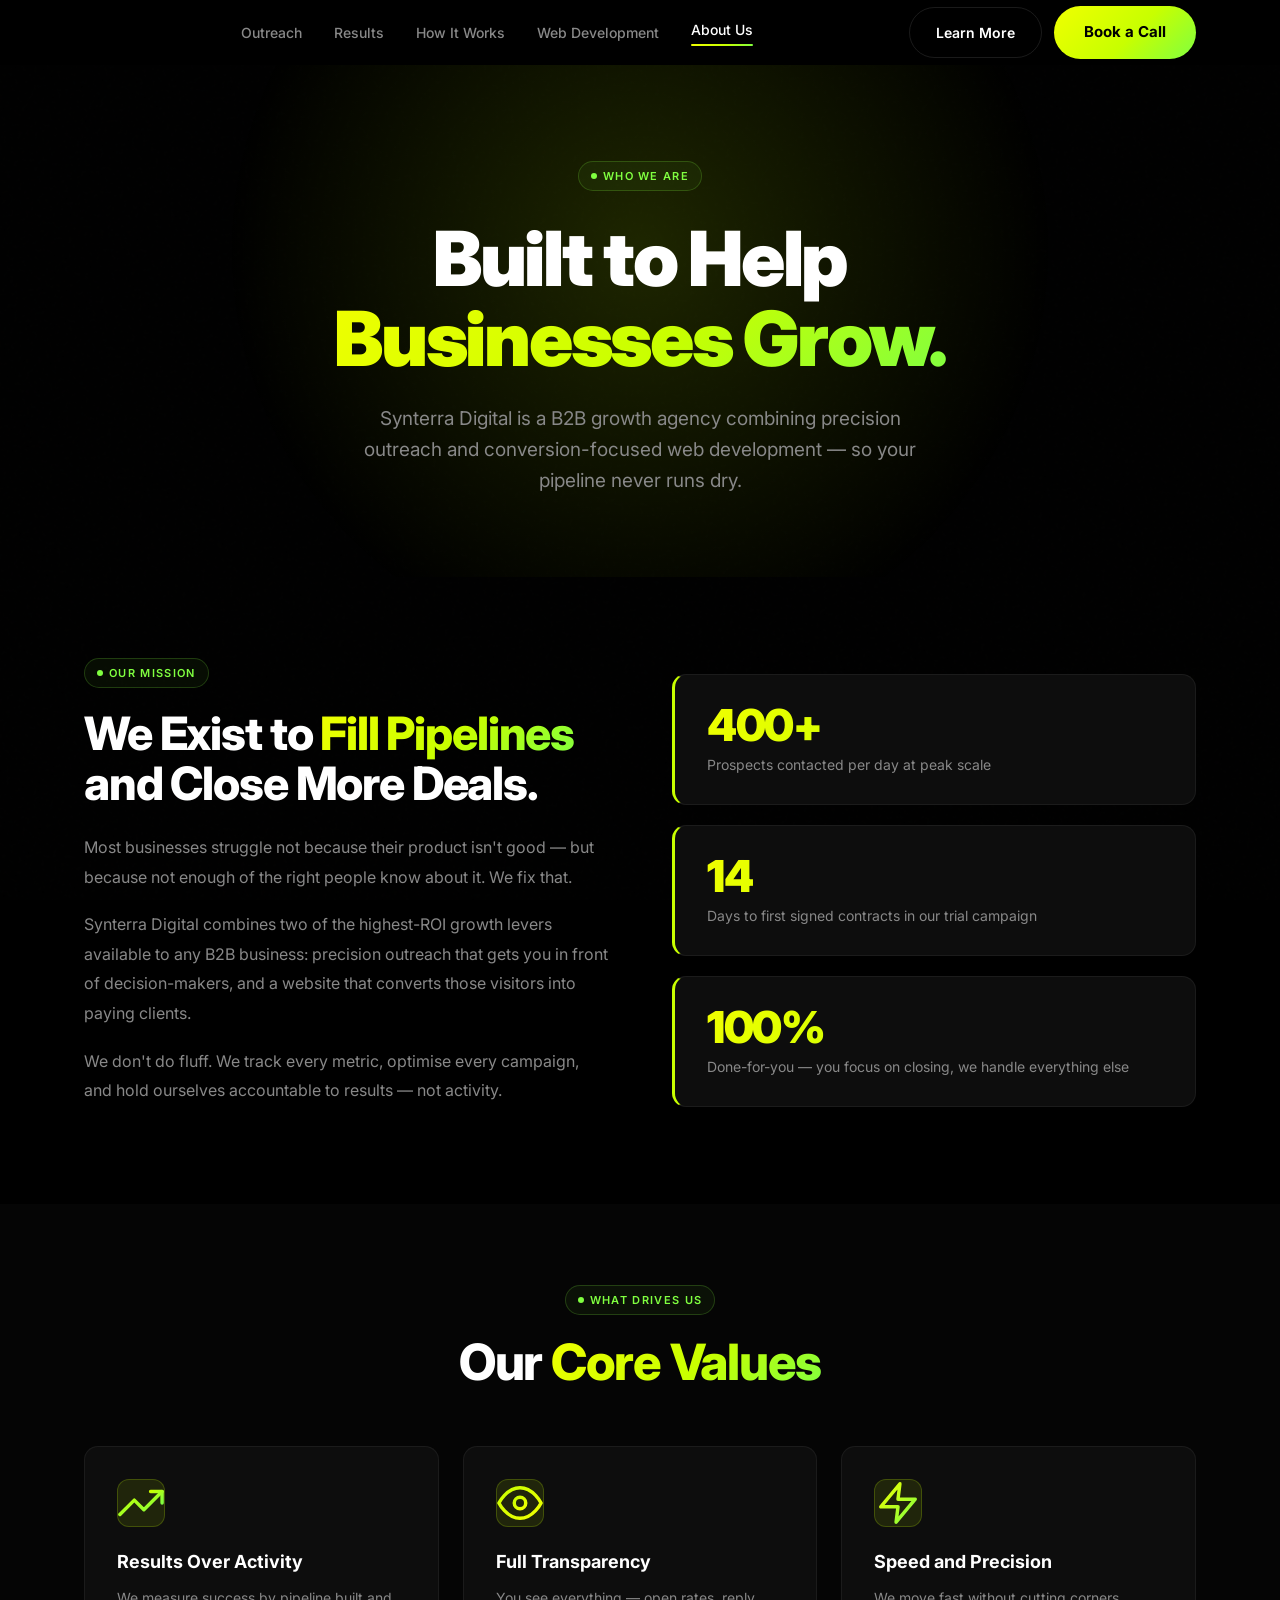
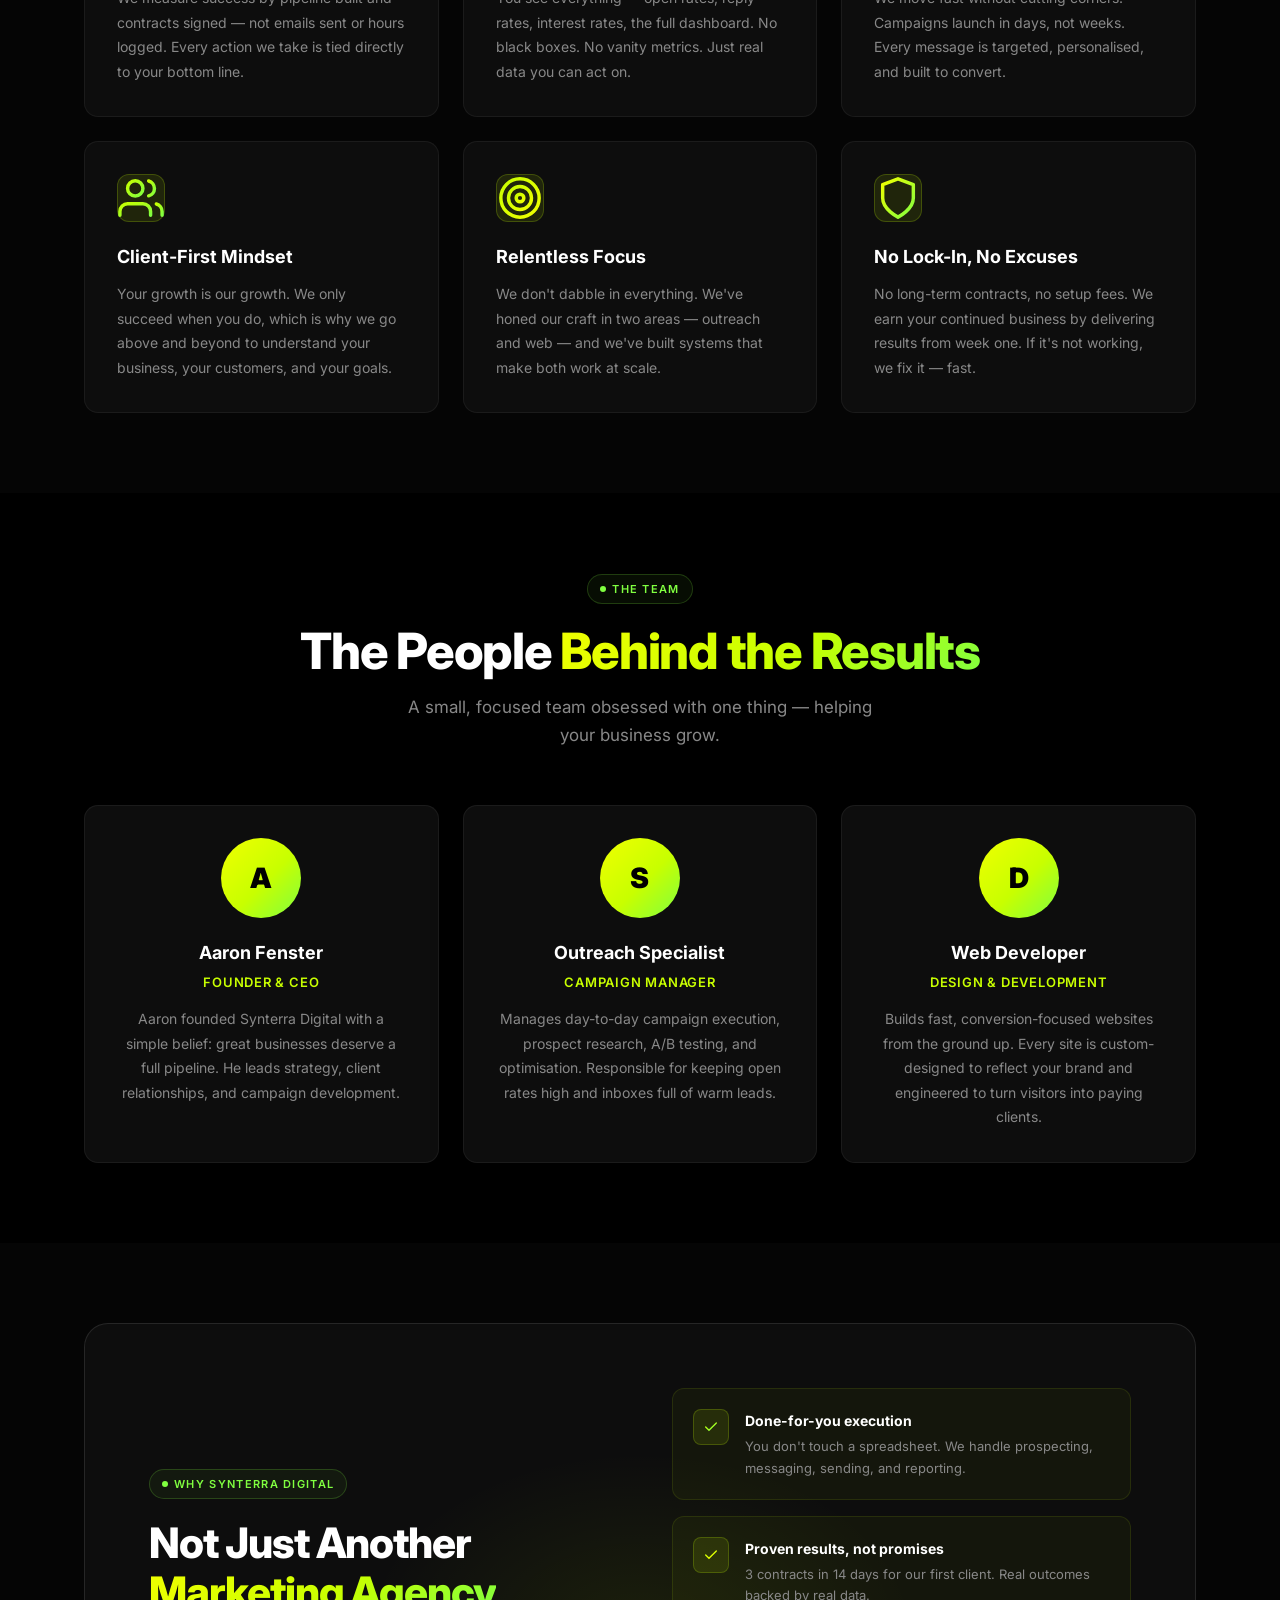
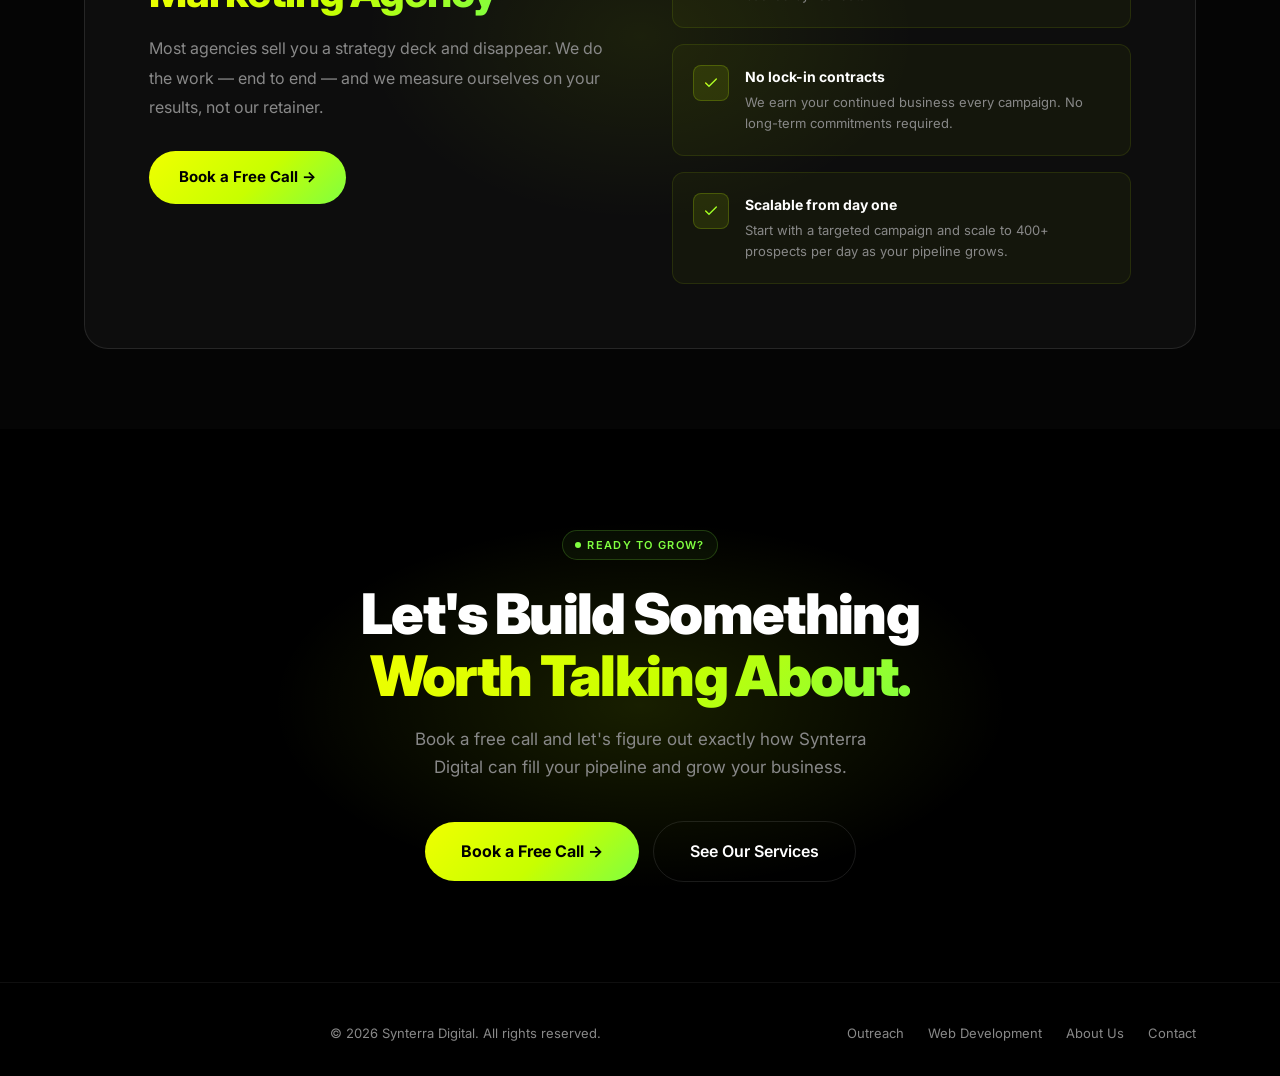
==== about.html @ 7e8dd5d7 "Add files via upload" ====
<!DOCTYPE html>
<html lang="en">
<head>
  <meta charset="UTF-8" />
  <meta name="viewport" content="width=device-width, initial-scale=1.0" />
  <title>About Us — Synterra Digital</title>
  <meta name="description" content="Learn about Synterra Digital — who we are, what we do, and why we're obsessed with helping businesses scale faster." />
  <link rel="icon" type="image/svg+xml" href="data:image/svg+xml,<svg xmlns='http://www.w3.org/2000/svg' viewBox='0 0 32 32'><defs><linearGradient id='g' x1='0' y1='0' x2='1' y2='1'><stop offset='0%25' stop-color='%23c8ff00'/><stop offset='55%25' stop-color='%23f0ff00'/><stop offset='100%25' stop-color='%2380ff40'/></linearGradient></defs><text x='16' y='26' text-anchor='middle' font-family='Arial,sans-serif' font-weight='900' font-size='30' fill='url(%23g)'>S</text></svg>"/>
  <link rel="preconnect" href="https://fonts.googleapis.com" />
  <link rel="preconnect" href="https://fonts.gstatic.com" crossorigin />
  <link href="https://fonts.googleapis.com/css2?family=Inter:ital,opsz,wght@0,14..32,300;0,14..32,400;0,14..32,500;0,14..32,600;0,14..32,700;0,14..32,800;0,14..32,900;1,14..32,400&display=swap" rel="stylesheet" />
  <style>
    *, *::before, *::after { box-sizing: border-box; margin: 0; padding: 0; }

    :root {
      --bg:       #000000;
      --bg2:      #050505;
      --surface:  #0d0d0d;
      --surface2: #111111;
      --border:   rgba(255,255,255,0.06);
      --border2:  rgba(255,255,255,0.1);
      --a1:       #c8ff00;
      --a2:       #80ff40;
      --a3:       #f0ff00;
      --grad:     linear-gradient(135deg, #f0ff00 0%, #c8ff00 55%, #80ff40 100%);
      --text:     #ffffff;
      --muted:    #888888;
      --r:        14px;
      --ease:     cubic-bezier(0.16, 1, 0.3, 1);
      --max:      1160px;
    }

    html { scroll-behavior: smooth; background: var(--bg); }
    body {
      font-family: 'Inter', sans-serif;
      background: var(--bg);
      color: var(--text);
      overflow-x: hidden;
      line-height: 1.65;
    }

    ::selection { background: var(--a1); color: #000; }
    ::-webkit-scrollbar { width: 5px; }
    ::-webkit-scrollbar-track { background: var(--bg); }
    ::-webkit-scrollbar-thumb { background: var(--a1); border-radius: 3px; }

    .container { max-width: var(--max); margin: 0 auto; padding: 0 24px; }

    .grad-text {
      background: var(--grad);
      -webkit-background-clip: text;
      -webkit-text-fill-color: transparent;
      background-clip: text;
    }

    .tag {
      display: inline-flex; align-items: center; gap: 6px;
      font-size: 11px; font-weight: 600; letter-spacing: .12em; text-transform: uppercase;
      color: var(--a2); border: 1px solid rgba(128,255,64,0.2);
      padding: 5px 12px; border-radius: 100px;
      background: rgba(128,255,64,0.05);
    }
    .tag::before { content: ''; width: 6px; height: 6px; border-radius: 50%; background: var(--a2); flex-shrink: 0; animation: pulse 2s ease infinite; }
    @keyframes pulse { 0%,100%{opacity:1;transform:scale(1)} 50%{opacity:.4;transform:scale(1.4)} }

    .btn-primary {
      display: inline-flex; align-items: center; gap: 8px;
      background: var(--grad);
      color: #000; font-weight: 700; font-size: 15px;
      padding: 14px 30px; border-radius: 100px; border: none; cursor: pointer;
      text-decoration: none; transition: transform .25s var(--ease), box-shadow .25s var(--ease);
    }
    .btn-primary:hover { transform: translateY(-2px); box-shadow: 0 10px 40px rgba(200,255,0,.45); }

    .btn-ghost {
      display: inline-flex; align-items: center; gap: 8px;
      background: transparent; color: var(--text); font-weight: 600; font-size: 14px;
      padding: 13px 26px; border-radius: 100px;
      border: 1px solid var(--border2); cursor: pointer;
      text-decoration: none; transition: all .2s;
    }
    .btn-ghost:hover { background: rgba(255,255,255,.05); border-color: rgba(255,255,255,.2); }

    /* ── Nav ── */
    nav {
      position: fixed; top: 0; left: 0; right: 0; z-index: 999;
      padding: 6px 0;
      background: var(--bg);
      transition: background .3s, backdrop-filter .3s;
    }
    nav.scrolled {
      background: rgba(0,0,0,.8);
      backdrop-filter: blur(20px);
    }
    .nav-inner {
      max-width: var(--max); margin: 0 auto; padding: 0 24px;
      display: flex; align-items: center; justify-content: space-between;
    }
    .nav-logo img { width: 240px; height: auto; display: block; }
    .nav-links { display: flex; align-items: center; gap: 32px; }
    .nav-links a { color: var(--muted); font-size: 14px; font-weight: 500; text-decoration: none; transition: color .2s; }
    .nav-links a:hover, .nav-links a.active { color: var(--text); }
    .nav-links a.active::after {
      content: ''; display: block; margin-top: 3px;
      height: 2px; border-radius: 2px; background: var(--grad);
    }
    .nav-cta { display: flex; align-items: center; gap: 12px; }
    .hamburger { display: none; flex-direction: column; gap: 5px; cursor: pointer; padding: 4px; }
    .hamburger span { display: block; width: 22px; height: 2px; background: var(--text); border-radius: 2px; transition: all .25s; }
    .mobile-menu {
      display: none; position: fixed; top: 0; left: 0; right: 0; bottom: 0; z-index: 998;
      background: var(--bg2); flex-direction: column; align-items: center; justify-content: center; gap: 32px;
    }
    .mobile-menu.open { display: flex; }
    .mobile-menu a { color: var(--text); font-size: 22px; font-weight: 600; text-decoration: none; }
    .mobile-menu-close { position: absolute; top: 24px; right: 24px; background: none; border: none; color: var(--text); font-size: 28px; cursor: pointer; }

    @media (max-width: 768px) {
      .nav-links, .nav-cta { display: none; }
      .nav-logo { display: none; }
      .hamburger { display: flex; order: -1; }
      .nav-inner { justify-content: flex-start; }
    }

    /* ── Noise overlay ── */
    body::before {
      content: ''; position: fixed; inset: 0; z-index: 0; pointer-events: none;
      background-image: url("data:image/svg+xml,%3Csvg viewBox='0 0 256 256' xmlns='http://www.w3.org/2000/svg'%3E%3Cfilter id='n'%3E%3CfeTurbulence type='fractalNoise' baseFrequency='0.9' numOctaves='4' stitchTiles='stitch'/%3E%3C/filter%3E%3Crect width='100%25' height='100%25' filter='url(%23n)' opacity='0.03'/%3E%3C/svg%3E");
      opacity: .35;
    }

    /* ── Fade up ── */
    .fade-up {
      opacity: 0; transform: translateY(28px);
      transition: opacity .7s var(--ease), transform .7s var(--ease);
    }
    .fade-up.visible { opacity: 1; transform: translateY(0); }

    /* ── Hero ── */
    .about-hero {
      min-height: 60vh;
      display: flex; align-items: center;
      padding: 160px 0 80px;
      position: relative; overflow: hidden;
    }
    .hero-glow {
      position: absolute; pointer-events: none;
    }
    .hero-glow-1 {
      top: -200px; left: 50%; transform: translateX(-50%);
      width: 900px; height: 900px;
      background: radial-gradient(circle, rgba(200,255,0,.15) 0%, transparent 65%);
    }
    .about-hero-content {
      position: relative; z-index: 1;
      max-width: 780px; margin: 0 auto; text-align: center;
    }
    .about-hero-content .tag { margin-bottom: 28px; }
    .about-hero-content h1 {
      font-size: clamp(40px, 7vw, 76px);
      font-weight: 900; line-height: 1.05; letter-spacing: -.03em;
      margin-bottom: 24px;
    }
    .about-hero-content p {
      font-size: clamp(16px, 2vw, 19px); color: var(--muted);
      max-width: 560px; margin: 0 auto;
    }

    /* ── Card ── */
    .card {
      background: var(--surface); border: 1px solid var(--border);
      border-radius: var(--r); padding: 32px; position: relative; overflow: hidden;
      transition: border-color .25s, transform .25s var(--ease), box-shadow .25s var(--ease);
    }
    .card:hover { border-color: var(--border2); transform: translateY(-4px); box-shadow: 0 20px 60px rgba(0,0,0,.5); }
    .card::before {
      content: ''; position: absolute; top: 0; left: 0; right: 0; height: 1px;
      background: var(--grad); opacity: 0; transition: opacity .25s;
    }
    .card:hover::before { opacity: 1; }

    /* ── Mission ── */
    #mission { padding: 80px 0; }
    .mission-grid {
      display: grid; grid-template-columns: 1fr 1fr; gap: 64px; align-items: center;
    }
    .mission-left h2 {
      font-size: clamp(28px, 4vw, 46px);
      font-weight: 800; letter-spacing: -.025em; line-height: 1.1;
      margin-bottom: 24px;
    }
    .mission-left p {
      font-size: 16px; color: var(--muted); line-height: 1.85; margin-bottom: 18px;
    }
    .mission-right { display: flex; flex-direction: column; gap: 20px; }
    .mission-stat {
      background: var(--surface); border: 1px solid var(--border);
      border-radius: var(--r); padding: 28px 32px;
      border-left: 3px solid var(--a1);
    }
    .mission-stat-num {
      font-size: 44px; font-weight: 900; letter-spacing: -.03em; line-height: 1;
      margin-bottom: 6px;
    }
    .mission-stat-label { font-size: 14px; color: var(--muted); }

    @media (max-width: 860px) { .mission-grid { grid-template-columns: 1fr; gap: 40px; } }

    /* ── Values ── */
    #values { padding: 80px 0; background: var(--bg2); }
    .values-header { text-align: center; margin-bottom: 56px; }
    .values-header .tag { margin-bottom: 20px; }
    .values-header h2 {
      font-size: clamp(28px, 4.5vw, 50px);
      font-weight: 800; line-height: 1.1; letter-spacing: -.025em;
    }
    .values-grid { display: grid; grid-template-columns: repeat(3, 1fr); gap: 24px; }
    .value-card .icon-wrap {
      width: 48px; height: 48px; border-radius: 12px;
      background: rgba(200,255,0,.1); border: 1px solid rgba(200,255,0,.2);
      display: flex; align-items: center; justify-content: center; margin-bottom: 20px;
    }
    .value-card h3 { font-size: 18px; font-weight: 700; margin-bottom: 10px; }
    .value-card p { font-size: 14px; color: var(--muted); line-height: 1.75; }

    @media (max-width: 860px) { .values-grid { grid-template-columns: 1fr 1fr; } }
    @media (max-width: 540px) { .values-grid { grid-template-columns: 1fr; } }

    /* ── Team ── */
    #team { padding: 80px 0; }
    .team-header { text-align: center; margin-bottom: 56px; }
    .team-header .tag { margin-bottom: 20px; }
    .team-header h2 {
      font-size: clamp(28px, 4.5vw, 50px);
      font-weight: 800; line-height: 1.1; letter-spacing: -.025em;
      margin-bottom: 14px;
    }
    .team-header p { font-size: 17px; color: var(--muted); max-width: 500px; margin: 0 auto; }
    .team-grid { display: grid; grid-template-columns: repeat(3, 1fr); gap: 24px; }
    .team-card {
      background: var(--surface); border: 1px solid var(--border);
      border-radius: var(--r); padding: 32px; text-align: center;
      transition: border-color .25s, transform .25s var(--ease);
    }
    .team-card:hover { border-color: var(--border2); transform: translateY(-4px); }
    .team-avatar {
      width: 80px; height: 80px; border-radius: 50%;
      background: var(--grad); display: flex; align-items: center; justify-content: center;
      font-size: 28px; font-weight: 900; color: #000;
      margin: 0 auto 20px;
    }
    .team-name { font-size: 18px; font-weight: 700; margin-bottom: 4px; }
    .team-role { font-size: 13px; color: var(--a1); font-weight: 600; letter-spacing: .06em; text-transform: uppercase; margin-bottom: 14px; }
    .team-bio { font-size: 14px; color: var(--muted); line-height: 1.75; }

    @media (max-width: 860px) { .team-grid { grid-template-columns: 1fr 1fr; } }
    @media (max-width: 540px) { .team-grid { grid-template-columns: 1fr; } }

    /* ── Why Us ── */
    #why { padding: 80px 0; background: var(--bg2); }
    .why-inner {
      background: var(--surface); border: 1px solid var(--border2);
      border-radius: 24px; padding: 64px;
      display: grid; grid-template-columns: 1fr 1fr; gap: 64px; align-items: center;
      position: relative; overflow: hidden;
    }
    .why-glow {
      position: absolute; top: 50%; left: 50%; transform: translate(-50%,-50%);
      width: 600px; height: 400px; pointer-events: none;
      background: radial-gradient(ellipse, rgba(200,255,0,.08) 0%, transparent 65%);
    }
    .why-left { position: relative; z-index: 1; }
    .why-left .tag { margin-bottom: 20px; }
    .why-left h2 {
      font-size: clamp(26px, 3.5vw, 42px);
      font-weight: 800; letter-spacing: -.025em; line-height: 1.15;
      margin-bottom: 18px;
    }
    .why-left p { font-size: 16px; color: var(--muted); line-height: 1.85; margin-bottom: 28px; }
    .why-right { position: relative; z-index: 1; display: flex; flex-direction: column; gap: 16px; }
    .why-item {
      display: flex; align-items: flex-start; gap: 16px;
      background: rgba(200,255,0,.04); border: 1px solid rgba(200,255,0,.1);
      border-radius: 12px; padding: 20px;
    }
    .why-item-icon {
      flex-shrink: 0; width: 36px; height: 36px; border-radius: 8px;
      background: rgba(200,255,0,.1); border: 1px solid rgba(200,255,0,.2);
      display: flex; align-items: center; justify-content: center;
    }
    .why-item-icon svg { width: 16px; height: 16px; }
    .why-item h4 { font-size: 14px; font-weight: 700; margin-bottom: 4px; }
    .why-item p { font-size: 13px; color: var(--muted); line-height: 1.65; }

    @media (max-width: 860px) {
      .why-inner { grid-template-columns: 1fr; gap: 40px; padding: 36px 28px; }
    }

    /* ── CTA ── */
    #about-cta {
      padding: 100px 0; text-align: center;
      position: relative; overflow: hidden;
    }
    .about-cta-glow {
      position: absolute; top: 50%; left: 50%; transform: translate(-50%,-50%);
      width: 800px; height: 400px; pointer-events: none;
      background: radial-gradient(ellipse, rgba(200,255,0,.12) 0%, transparent 65%);
    }
    #about-cta .container { position: relative; z-index: 1; }
    #about-cta h2 {
      font-size: clamp(30px, 5vw, 56px);
      font-weight: 900; letter-spacing: -.03em; line-height: 1.1;
      margin-bottom: 18px;
    }
    #about-cta p { font-size: 17px; color: var(--muted); max-width: 480px; margin: 0 auto 40px; }
    .cta-btns { display: flex; align-items: center; justify-content: center; gap: 14px; flex-wrap: wrap; }

    /* ── Footer ── */
    footer { border-top: 1px solid var(--border); padding: 40px 0 32px; }
    .footer-inner { display: flex; align-items: center; justify-content: space-between; flex-wrap: wrap; gap: 20px; }
    .footer-copy { font-size: 13px; color: var(--muted); }
    .footer-links { display: flex; gap: 24px; }
    .footer-links a { font-size: 13px; color: var(--muted); text-decoration: none; transition: color .2s; }
    .footer-links a:hover { color: var(--text); }

    @media (max-width: 768px) {
      .footer-inner { flex-direction: column; align-items: center; text-align: center; }
      .footer-links { justify-content: center; }
      section, #mission, #values, #team, #why, #about-cta { padding: 64px 0; }
      .container { padding: 0 20px; }
    }
  </style>
</head>
<body>

<!-- ── Nav ── -->
<nav id="navbar">
  <div class="nav-inner">
    <a class="nav-logo" href="index.html"></a>
    <div class="nav-links">
      <a href="index.html#outreach">Outreach</a>
      <a href="index.html#results">Results</a>
      <a href="index.html#how">How It Works</a>
      <a href="index.html#webdev">Web Development</a>
      <a href="about.html" class="active">About Us</a>
    </div>
    <div class="nav-cta">
      <a href="index.html#cta" class="btn-ghost">Learn More</a>
      <a href="book-a-call.html" class="btn-primary">Book a Call</a>
    </div>
    <div class="hamburger" id="hamburger" aria-label="Menu">
      <span></span><span></span><span></span>
    </div>
  </div>
</nav>

<!-- Mobile Menu -->
<div class="mobile-menu" id="mobileMenu">
  <button class="mobile-menu-close" id="mobileClose">✕</button>
  <a href="index.html#outreach" class="mobile-link">Outreach</a>
  <a href="index.html#results" class="mobile-link">Results</a>
  <a href="index.html#how" class="mobile-link">How It Works</a>
  <a href="index.html#webdev" class="mobile-link">Web Development</a>
  <a href="about.html" class="mobile-link">About Us</a>
</div>

<!-- ── Hero ── -->
<div class="about-hero">
  <div class="hero-glow hero-glow-1"></div>
  <div class="container">
    <div class="about-hero-content fade-up">
      <div class="tag">Who We Are</div>
      <h1>Built to Help<br/><span class="grad-text">Businesses Grow.</span></h1>
      <p>Synterra Digital is a B2B growth agency combining precision outreach and conversion-focused web development — so your pipeline never runs dry.</p>
    </div>
  </div>
</div>

<!-- ── Mission ── -->
<section id="mission">
  <div class="container">
    <div class="mission-grid">
      <div class="mission-left fade-up">
        <div class="tag" style="margin-bottom:20px">Our Mission</div>
        <h2>We Exist to <span class="grad-text">Fill Pipelines</span> and Close More Deals.</h2>
        <p>Most businesses struggle not because their product isn't good — but because not enough of the right people know about it. We fix that.</p>
        <p>Synterra Digital combines two of the highest-ROI growth levers available to any B2B business: precision outreach that gets you in front of decision-makers, and a website that converts those visitors into paying clients.</p>
        <p>We don't do fluff. We track every metric, optimise every campaign, and hold ourselves accountable to results — not activity.</p>
      </div>
      <div class="mission-right fade-up" style="transition-delay:.15s">
        <div class="mission-stat">
          <div class="mission-stat-num grad-text">400+</div>
          <div class="mission-stat-label">Prospects contacted per day at peak scale</div>
        </div>
        <div class="mission-stat">
          <div class="mission-stat-num grad-text">14</div>
          <div class="mission-stat-label">Days to first signed contracts in our trial campaign</div>
        </div>
        <div class="mission-stat">
          <div class="mission-stat-num grad-text">100%</div>
          <div class="mission-stat-label">Done-for-you — you focus on closing, we handle everything else</div>
        </div>
      </div>
    </div>
  </div>
</section>

<!-- ── Values ── -->
<section id="values">
  <div class="container">
    <div class="values-header fade-up">
      <div class="tag">What Drives Us</div>
      <h2>Our <span class="grad-text">Core Values</span></h2>
    </div>
    <div class="values-grid">

      <div class="card value-card fade-up">
        <div class="icon-wrap">
          <svg viewBox="0 0 24 24" fill="none" stroke="url(#v1)" stroke-width="1.8" stroke-linecap="round" stroke-linejoin="round">
            <defs><linearGradient id="v1" x1="0" y1="0" x2="1" y2="1"><stop offset="0%" stop-color="#c8ff00"/><stop offset="100%" stop-color="#80ff40"/></linearGradient></defs>
            <polyline points="23 6 13.5 15.5 8.5 10.5 1 18"/><polyline points="17 6 23 6 23 12"/>
          </svg>
        </div>
        <h3>Results Over Activity</h3>
        <p>We measure success by pipeline built and contracts signed — not emails sent or hours logged. Every action we take is tied directly to your bottom line.</p>
      </div>

      <div class="card value-card fade-up" style="transition-delay:.1s">
        <div class="icon-wrap">
          <svg viewBox="0 0 24 24" fill="none" stroke="url(#v2)" stroke-width="1.8" stroke-linecap="round" stroke-linejoin="round">
            <defs><linearGradient id="v2" x1="0" y1="0" x2="1" y2="1"><stop offset="0%" stop-color="#c8ff00"/><stop offset="100%" stop-color="#f0ff00"/></linearGradient></defs>
            <path d="M1 12s4-8 11-8 11 8 11 8-4 8-11 8-11-8-11-8z"/><circle cx="12" cy="12" r="3"/>
          </svg>
        </div>
        <h3>Full Transparency</h3>
        <p>You see everything — open rates, reply rates, interest rates, the full dashboard. No black boxes. No vanity metrics. Just real data you can act on.</p>
      </div>

      <div class="card value-card fade-up" style="transition-delay:.2s">
        <div class="icon-wrap">
          <svg viewBox="0 0 24 24" fill="none" stroke="url(#v3)" stroke-width="1.8" stroke-linecap="round" stroke-linejoin="round">
            <defs><linearGradient id="v3" x1="0" y1="0" x2="1" y2="1"><stop offset="0%" stop-color="#f0ff00"/><stop offset="100%" stop-color="#80ff40"/></linearGradient></defs>
            <path d="M13 2L3 14h9l-1 8 10-12h-9l1-8z"/>
          </svg>
        </div>
        <h3>Speed and Precision</h3>
        <p>We move fast without cutting corners. Campaigns launch in days, not weeks. Every message is targeted, personalised, and built to convert.</p>
      </div>

      <div class="card value-card fade-up" style="transition-delay:.0s">
        <div class="icon-wrap">
          <svg viewBox="0 0 24 24" fill="none" stroke="url(#v4)" stroke-width="1.8" stroke-linecap="round" stroke-linejoin="round">
            <defs><linearGradient id="v4" x1="0" y1="0" x2="1" y2="1"><stop offset="0%" stop-color="#c8ff00"/><stop offset="100%" stop-color="#80ff40"/></linearGradient></defs>
            <path d="M17 21v-2a4 4 0 00-4-4H5a4 4 0 00-4 4v2"/><circle cx="9" cy="7" r="4"/><path d="M23 21v-2a4 4 0 00-3-3.87"/><path d="M16 3.13a4 4 0 010 7.75"/>
          </svg>
        </div>
        <h3>Client-First Mindset</h3>
        <p>Your growth is our growth. We only succeed when you do, which is why we go above and beyond to understand your business, your customers, and your goals.</p>
      </div>

      <div class="card value-card fade-up" style="transition-delay:.1s">
        <div class="icon-wrap">
          <svg viewBox="0 0 24 24" fill="none" stroke="url(#v5)" stroke-width="1.8" stroke-linecap="round" stroke-linejoin="round">
            <defs><linearGradient id="v5" x1="0" y1="0" x2="1" y2="1"><stop offset="0%" stop-color="#c8ff00"/><stop offset="100%" stop-color="#f0ff00"/></linearGradient></defs>
            <circle cx="12" cy="12" r="10"/><circle cx="12" cy="12" r="6"/><circle cx="12" cy="12" r="2"/>
          </svg>
        </div>
        <h3>Relentless Focus</h3>
        <p>We don't dabble in everything. We've honed our craft in two areas — outreach and web — and we've built systems that make both work at scale.</p>
      </div>

      <div class="card value-card fade-up" style="transition-delay:.2s">
        <div class="icon-wrap">
          <svg viewBox="0 0 24 24" fill="none" stroke="url(#v6)" stroke-width="1.8" stroke-linecap="round" stroke-linejoin="round">
            <defs><linearGradient id="v6" x1="0" y1="0" x2="1" y2="1"><stop offset="0%" stop-color="#f0ff00"/><stop offset="100%" stop-color="#80ff40"/></linearGradient></defs>
            <path d="M12 22s8-4 8-10V5l-8-3-8 3v7c0 6 8 10 8 10z"/>
          </svg>
        </div>
        <h3>No Lock-In, No Excuses</h3>
        <p>No long-term contracts, no setup fees. We earn your continued business by delivering results from week one. If it's not working, we fix it — fast.</p>
      </div>

    </div>
  </div>
</section>

<!-- ── Team ── -->
<section id="team">
  <div class="container">
    <div class="team-header fade-up">
      <div class="tag">The Team</div>
      <h2>The People <span class="grad-text">Behind the Results</span></h2>
      <p>A small, focused team obsessed with one thing — helping your business grow.</p>
    </div>
    <div class="team-grid">

      <div class="team-card fade-up">
        <div class="team-avatar">A</div>
        <div class="team-name">Aaron Fenster</div>
        <div class="team-role">Founder & CEO</div>
        <p class="team-bio">Aaron founded Synterra Digital with a simple belief: great businesses deserve a full pipeline. He leads strategy, client relationships, and campaign development.</p>
      </div>

      <div class="team-card fade-up" style="transition-delay:.1s">
        <div class="team-avatar">S</div>
        <div class="team-name">Outreach Specialist</div>
        <div class="team-role">Campaign Manager</div>
        <p class="team-bio">Manages day-to-day campaign execution, prospect research, A/B testing, and optimisation. Responsible for keeping open rates high and inboxes full of warm leads.</p>
      </div>

      <div class="team-card fade-up" style="transition-delay:.2s">
        <div class="team-avatar">D</div>
        <div class="team-name">Web Developer</div>
        <div class="team-role">Design & Development</div>
        <p class="team-bio">Builds fast, conversion-focused websites from the ground up. Every site is custom-designed to reflect your brand and engineered to turn visitors into paying clients.</p>
      </div>

    </div>
  </div>
</section>

<!-- ── Why Us ── -->
<section id="why">
  <div class="container">
    <div class="why-inner">
      <div class="why-glow"></div>
      <div class="why-left fade-up">
        <div class="tag">Why Synterra Digital</div>
        <h2>Not Just Another <span class="grad-text">Marketing Agency</span></h2>
        <p>Most agencies sell you a strategy deck and disappear. We do the work — end to end — and we measure ourselves on your results, not our retainer.</p>
        <a href="book-a-call.html" class="btn-primary">Book a Free Call →</a>
      </div>
      <div class="why-right fade-up" style="transition-delay:.15s">
        <div class="why-item">
          <div class="why-item-icon">
            <svg viewBox="0 0 24 24" fill="none" stroke="url(#wi1)" stroke-width="2" stroke-linecap="round">
              <defs><linearGradient id="wi1" x1="0" y1="0" x2="1" y2="1"><stop offset="0%" stop-color="#c8ff00"/><stop offset="100%" stop-color="#80ff40"/></linearGradient></defs>
              <polyline points="20 6 9 17 4 12"/>
            </svg>
          </div>
          <div>
            <h4>Done-for-you execution</h4>
            <p>You don't touch a spreadsheet. We handle prospecting, messaging, sending, and reporting.</p>
          </div>
        </div>
        <div class="why-item">
          <div class="why-item-icon">
            <svg viewBox="0 0 24 24" fill="none" stroke="url(#wi2)" stroke-width="2" stroke-linecap="round">
              <defs><linearGradient id="wi2" x1="0" y1="0" x2="1" y2="1"><stop offset="0%" stop-color="#c8ff00"/><stop offset="100%" stop-color="#f0ff00"/></linearGradient></defs>
              <polyline points="20 6 9 17 4 12"/>
            </svg>
          </div>
          <div>
            <h4>Proven results, not promises</h4>
            <p>3 contracts in 14 days for our first client. Real outcomes backed by real data.</p>
          </div>
        </div>
        <div class="why-item">
          <div class="why-item-icon">
            <svg viewBox="0 0 24 24" fill="none" stroke="url(#wi3)" stroke-width="2" stroke-linecap="round">
              <defs><linearGradient id="wi3" x1="0" y1="0" x2="1" y2="1"><stop offset="0%" stop-color="#f0ff00"/><stop offset="100%" stop-color="#80ff40"/></linearGradient></defs>
              <polyline points="20 6 9 17 4 12"/>
            </svg>
          </div>
          <div>
            <h4>No lock-in contracts</h4>
            <p>We earn your continued business every campaign. No long-term commitments required.</p>
          </div>
        </div>
        <div class="why-item">
          <div class="why-item-icon">
            <svg viewBox="0 0 24 24" fill="none" stroke="url(#wi4)" stroke-width="2" stroke-linecap="round">
              <defs><linearGradient id="wi4" x1="0" y1="0" x2="1" y2="1"><stop offset="0%" stop-color="#c8ff00"/><stop offset="100%" stop-color="#80ff40"/></linearGradient></defs>
              <polyline points="20 6 9 17 4 12"/>
            </svg>
          </div>
          <div>
            <h4>Scalable from day one</h4>
            <p>Start with a targeted campaign and scale to 400+ prospects per day as your pipeline grows.</p>
          </div>
        </div>
      </div>
    </div>
  </div>
</section>

<!-- ── CTA ── -->
<section id="about-cta">
  <div class="about-cta-glow"></div>
  <div class="container">
    <div class="fade-up">
      <div class="tag" style="margin-bottom:24px; justify-content:center">Ready to Grow?</div>
      <h2>Let's Build Something<br/><span class="grad-text">Worth Talking About.</span></h2>
      <p>Book a free call and let's figure out exactly how Synterra Digital can fill your pipeline and grow your business.</p>
      <div class="cta-btns">
        <a href="book-a-call.html" class="btn-primary" style="font-size:16px; padding:16px 36px">Book a Free Call →</a>
        <a href="index.html" class="btn-ghost" style="font-size:16px; padding:16px 36px">See Our Services</a>
      </div>
    </div>
  </div>
</section>

<!-- ── Footer ── -->
<footer>
  <div class="container">
    <div class="footer-inner">
      <a class="footer-logo" href="index.html"></a>
      <p class="footer-copy">© 2026 Synterra Digital. All rights reserved.</p>
      <div class="footer-links">
        <a href="index.html#outreach">Outreach</a>
        <a href="index.html#webdev">Web Development</a>
        <a href="about.html">About Us</a>
        <a href="index.html#cta">Contact</a>
      </div>
    </div>
  </div>
</footer>

<script>
  const navbar = document.getElementById('navbar');
  window.addEventListener('scroll', () => {
    navbar.classList.toggle('scrolled', window.scrollY > 40);
  }, { passive: true });

  const hamburger = document.getElementById('hamburger');
  const mobileMenu = document.getElementById('mobileMenu');
  const mobileClose = document.getElementById('mobileClose');
  const mobileLinks = document.querySelectorAll('.mobile-link');

  hamburger.addEventListener('click', () => mobileMenu.classList.add('open'));
  mobileClose.addEventListener('click', () => mobileMenu.classList.remove('open'));
  mobileLinks.forEach(link => link.addEventListener('click', () => mobileMenu.classList.remove('open')));

  const fadeObserver = new IntersectionObserver((entries) => {
    entries.forEach(entry => {
      if (entry.isIntersecting) {
        entry.target.classList.add('visible');
        fadeObserver.unobserve(entry.target);
      }
    });
  }, { threshold: 0.12 });
  document.querySelectorAll('.fade-up').forEach(el => fadeObserver.observe(el));
</script>
</body>
</html>
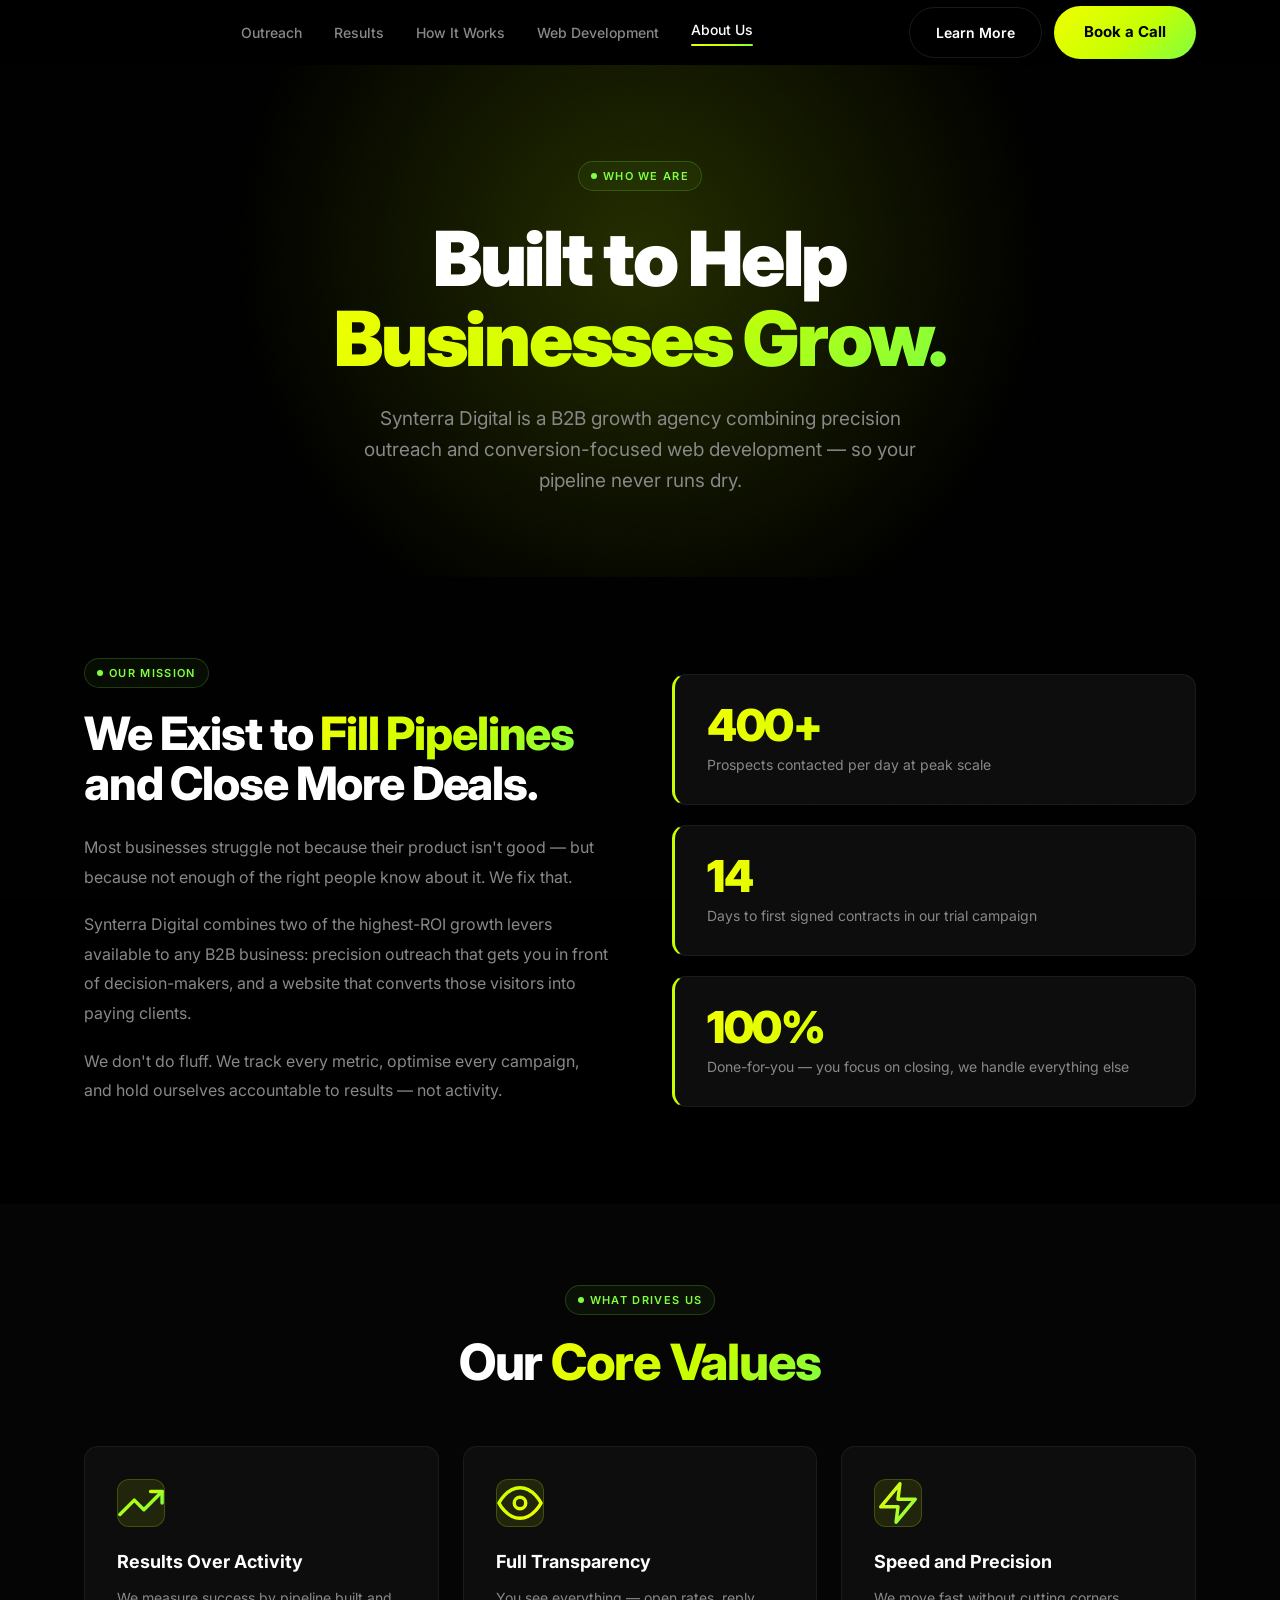
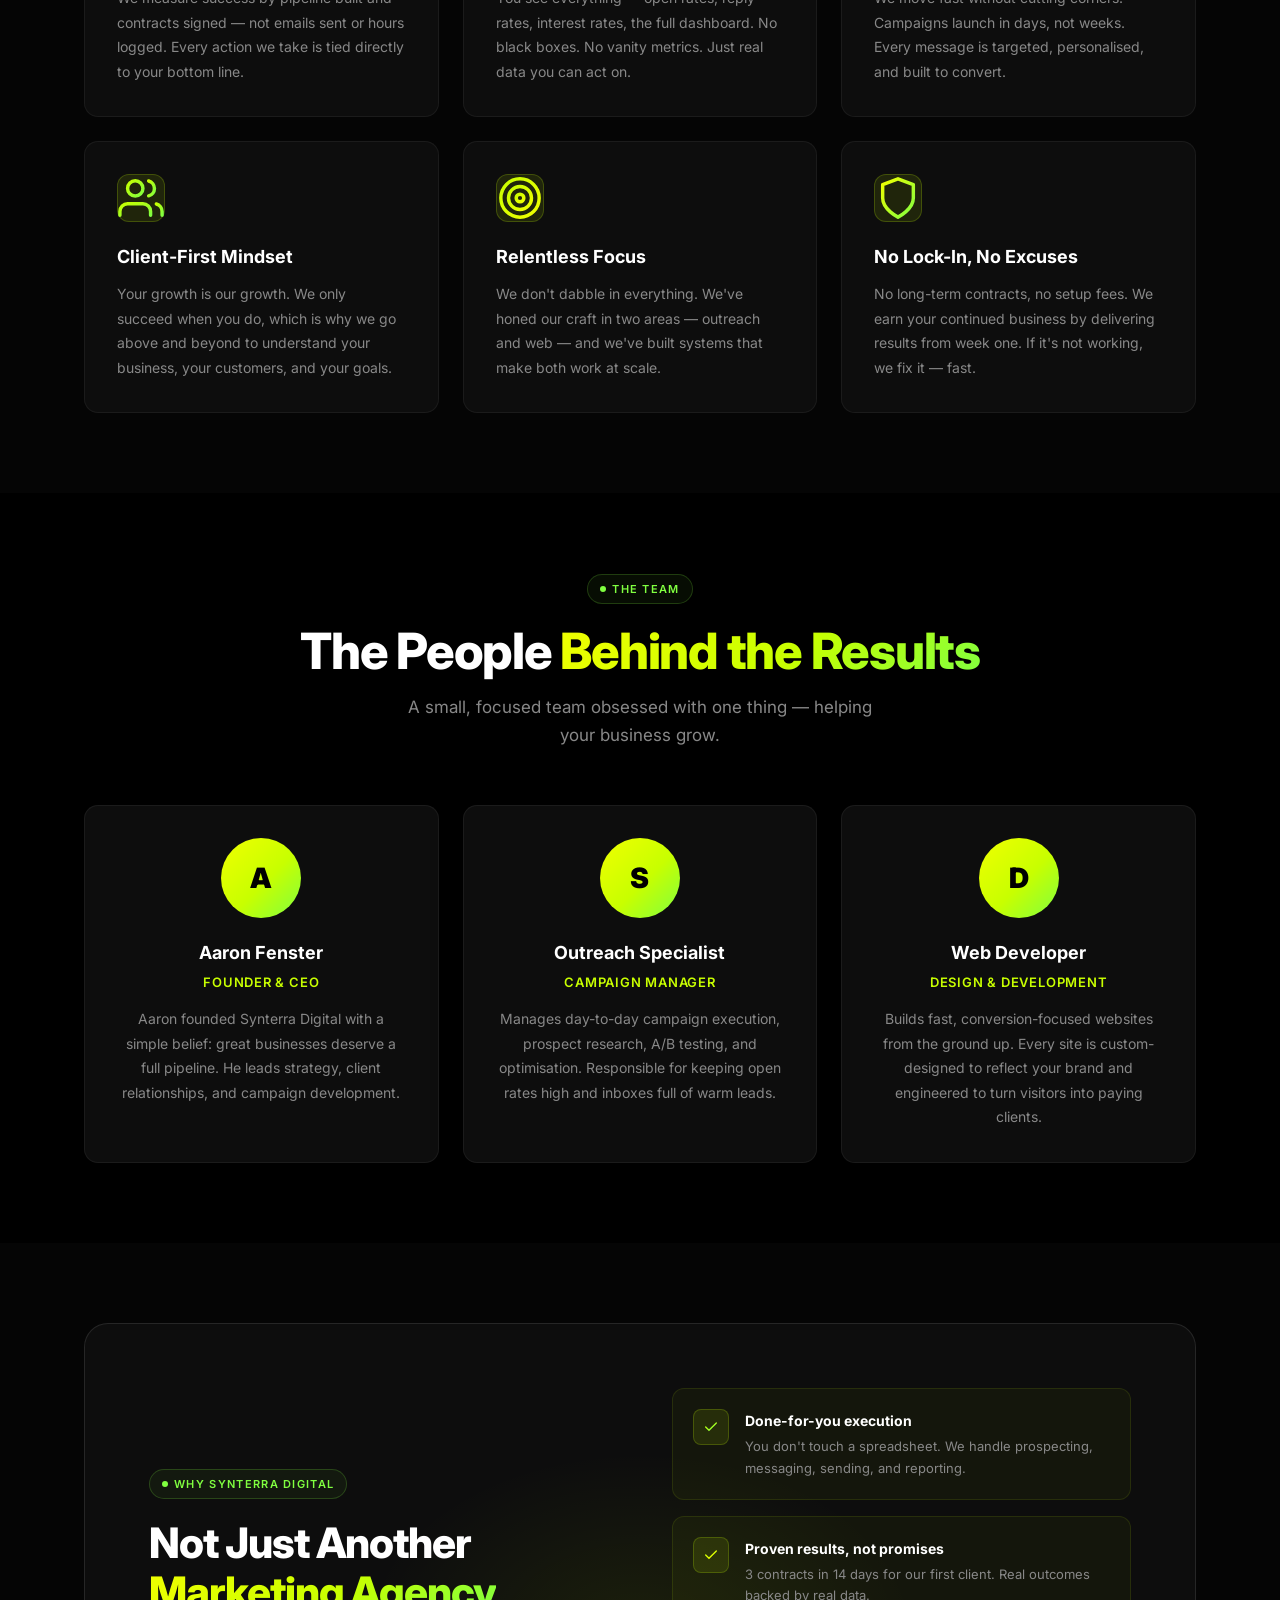
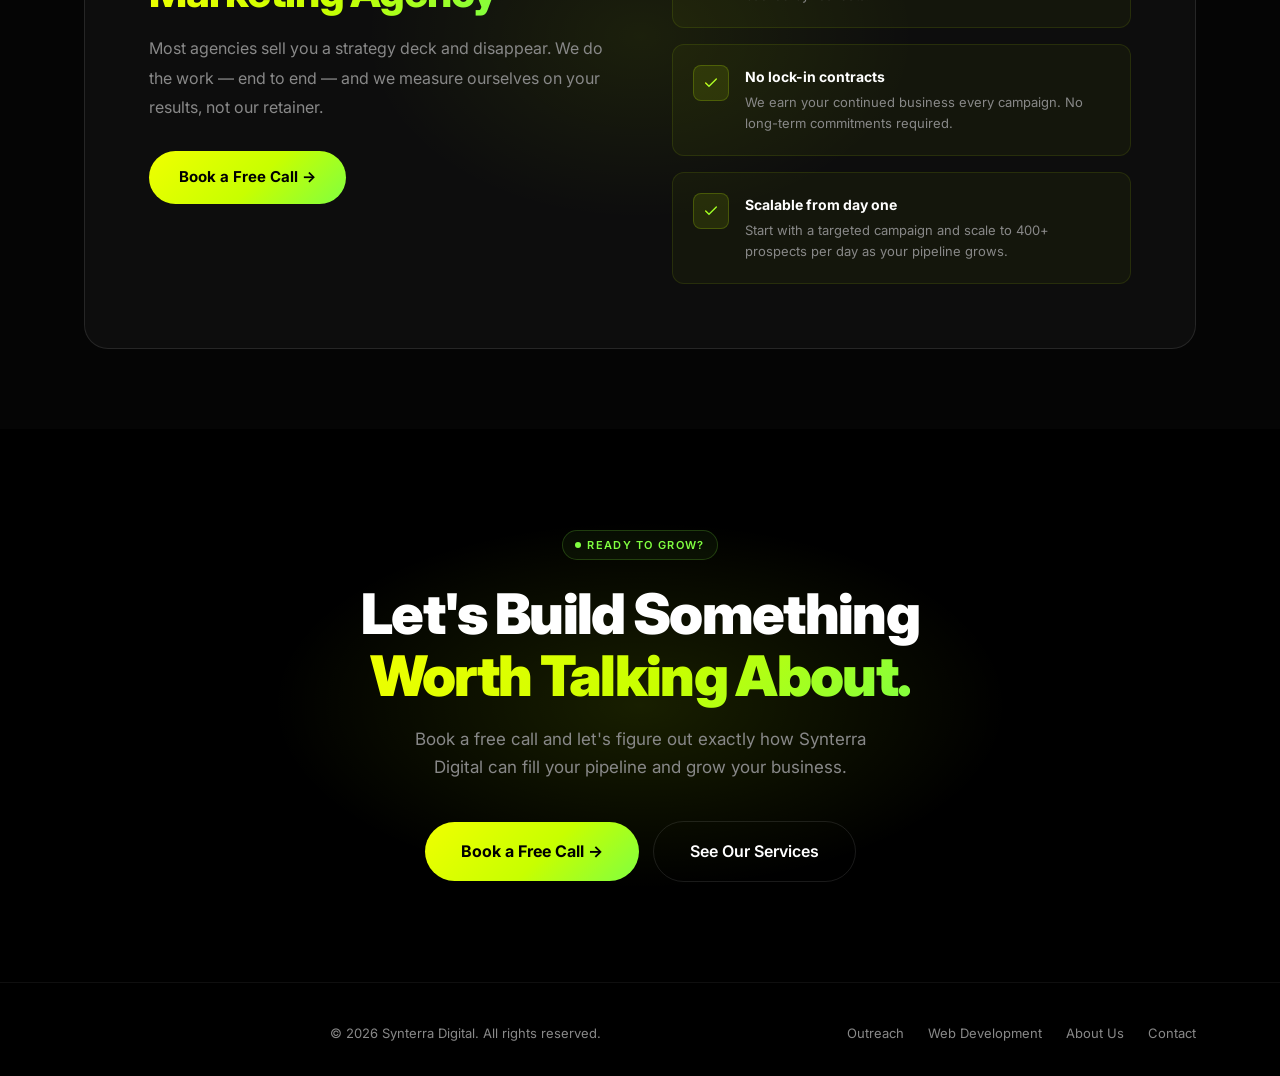
==== commit e5d75aa2: "Update about.html" ====
--- a/about.html
+++ b/about.html
@@ -9,147 +9,12 @@
   <link rel="preconnect" href="https://fonts.googleapis.com" />
   <link rel="preconnect" href="https://fonts.gstatic.com" crossorigin />
   <link href="https://fonts.googleapis.com/css2?family=Inter:ital,opsz,wght@0,14..32,300;0,14..32,400;0,14..32,500;0,14..32,600;0,14..32,700;0,14..32,800;0,14..32,900;1,14..32,400&display=swap" rel="stylesheet" />
+  <link rel="stylesheet" href="styles.css" />
   <style>
-    *, *::before, *::after { box-sizing: border-box; margin: 0; padding: 0; }
-
-    :root {
-      --bg:       #000000;
-      --bg2:      #050505;
-      --surface:  #0d0d0d;
-      --surface2: #111111;
-      --border:   rgba(255,255,255,0.06);
-      --border2:  rgba(255,255,255,0.1);
-      --a1:       #c8ff00;
-      --a2:       #80ff40;
-      --a3:       #f0ff00;
-      --grad:     linear-gradient(135deg, #f0ff00 0%, #c8ff00 55%, #80ff40 100%);
-      --text:     #ffffff;
-      --muted:    #888888;
-      --r:        14px;
-      --ease:     cubic-bezier(0.16, 1, 0.3, 1);
-      --max:      1160px;
-    }
-
-    html { scroll-behavior: smooth; background: var(--bg); }
-    body {
-      font-family: 'Inter', sans-serif;
-      background: var(--bg);
-      color: var(--text);
-      overflow-x: hidden;
-      line-height: 1.65;
-    }
-
-    ::selection { background: var(--a1); color: #000; }
-    ::-webkit-scrollbar { width: 5px; }
-    ::-webkit-scrollbar-track { background: var(--bg); }
-    ::-webkit-scrollbar-thumb { background: var(--a1); border-radius: 3px; }
-
-    .container { max-width: var(--max); margin: 0 auto; padding: 0 24px; }
-
-    .grad-text {
-      background: var(--grad);
-      -webkit-background-clip: text;
-      -webkit-text-fill-color: transparent;
-      background-clip: text;
-    }
-
-    .tag {
-      display: inline-flex; align-items: center; gap: 6px;
-      font-size: 11px; font-weight: 600; letter-spacing: .12em; text-transform: uppercase;
-      color: var(--a2); border: 1px solid rgba(128,255,64,0.2);
-      padding: 5px 12px; border-radius: 100px;
-      background: rgba(128,255,64,0.05);
-    }
-    .tag::before { content: ''; width: 6px; height: 6px; border-radius: 50%; background: var(--a2); flex-shrink: 0; animation: pulse 2s ease infinite; }
-    @keyframes pulse { 0%,100%{opacity:1;transform:scale(1)} 50%{opacity:.4;transform:scale(1.4)} }
-
-    .btn-primary {
-      display: inline-flex; align-items: center; gap: 8px;
-      background: var(--grad);
-      color: #000; font-weight: 700; font-size: 15px;
-      padding: 14px 30px; border-radius: 100px; border: none; cursor: pointer;
-      text-decoration: none; transition: transform .25s var(--ease), box-shadow .25s var(--ease);
-    }
-    .btn-primary:hover { transform: translateY(-2px); box-shadow: 0 10px 40px rgba(200,255,0,.45); }
-
-    .btn-ghost {
-      display: inline-flex; align-items: center; gap: 8px;
-      background: transparent; color: var(--text); font-weight: 600; font-size: 14px;
-      padding: 13px 26px; border-radius: 100px;
-      border: 1px solid var(--border2); cursor: pointer;
-      text-decoration: none; transition: all .2s;
-    }
-    .btn-ghost:hover { background: rgba(255,255,255,.05); border-color: rgba(255,255,255,.2); }
-
-    /* ── Nav ── */
-    nav {
-      position: fixed; top: 0; left: 0; right: 0; z-index: 999;
-      padding: 6px 0;
-      background: var(--bg);
-      transition: background .3s, backdrop-filter .3s;
-    }
-    nav.scrolled {
-      background: rgba(0,0,0,.8);
-      backdrop-filter: blur(20px);
-    }
-    .nav-inner {
-      max-width: var(--max); margin: 0 auto; padding: 0 24px;
-      display: flex; align-items: center; justify-content: space-between;
-    }
-    .nav-logo img { width: 240px; height: auto; display: block; }
-    .nav-links { display: flex; align-items: center; gap: 32px; }
-    .nav-links a { color: var(--muted); font-size: 14px; font-weight: 500; text-decoration: none; transition: color .2s; }
-    .nav-links a:hover, .nav-links a.active { color: var(--text); }
-    .nav-links a.active::after {
-      content: ''; display: block; margin-top: 3px;
-      height: 2px; border-radius: 2px; background: var(--grad);
-    }
-    .nav-cta { display: flex; align-items: center; gap: 12px; }
-    .hamburger { display: none; flex-direction: column; gap: 5px; cursor: pointer; padding: 4px; }
-    .hamburger span { display: block; width: 22px; height: 2px; background: var(--text); border-radius: 2px; transition: all .25s; }
-    .mobile-menu {
-      display: none; position: fixed; top: 0; left: 0; right: 0; bottom: 0; z-index: 998;
-      background: var(--bg2); flex-direction: column; align-items: center; justify-content: center; gap: 32px;
-    }
-    .mobile-menu.open { display: flex; }
-    .mobile-menu a { color: var(--text); font-size: 22px; font-weight: 600; text-decoration: none; }
-    .mobile-menu-close { position: absolute; top: 24px; right: 24px; background: none; border: none; color: var(--text); font-size: 28px; cursor: pointer; }
-
-    @media (max-width: 768px) {
-      .nav-links, .nav-cta { display: none; }
-      .nav-logo { display: none; }
-      .hamburger { display: flex; order: -1; }
-      .nav-inner { justify-content: flex-start; }
-    }
-
-    /* ── Noise overlay ── */
-    body::before {
-      content: ''; position: fixed; inset: 0; z-index: 0; pointer-events: none;
-      background-image: url("data:image/svg+xml,%3Csvg viewBox='0 0 256 256' xmlns='http://www.w3.org/2000/svg'%3E%3Cfilter id='n'%3E%3CfeTurbulence type='fractalNoise' baseFrequency='0.9' numOctaves='4' stitchTiles='stitch'/%3E%3C/filter%3E%3Crect width='100%25' height='100%25' filter='url(%23n)' opacity='0.03'/%3E%3C/svg%3E");
-      opacity: .35;
-    }
-
-    /* ── Fade up ── */
-    .fade-up {
-      opacity: 0; transform: translateY(28px);
-      transition: opacity .7s var(--ease), transform .7s var(--ease);
-    }
-    .fade-up.visible { opacity: 1; transform: translateY(0); }
-
-    /* ── Hero ── */
+    /* ── About Hero ── */
     .about-hero {
-      min-height: 60vh;
-      display: flex; align-items: center;
-      padding: 160px 0 80px;
-      position: relative; overflow: hidden;
-    }
-    .hero-glow {
-      position: absolute; pointer-events: none;
-    }
-    .hero-glow-1 {
-      top: -200px; left: 50%; transform: translateX(-50%);
-      width: 900px; height: 900px;
-      background: radial-gradient(circle, rgba(200,255,0,.15) 0%, transparent 65%);
+      min-height: 60vh; display: flex; align-items: center;
+      padding: 160px 0 80px; position: relative; overflow: hidden;
     }
     .about-hero-content {
       position: relative; z-index: 1;
@@ -158,62 +23,34 @@
     .about-hero-content .tag { margin-bottom: 28px; }
     .about-hero-content h1 {
       font-size: clamp(40px, 7vw, 76px);
-      font-weight: 900; line-height: 1.05; letter-spacing: -.03em;
-      margin-bottom: 24px;
+      font-weight: 900; line-height: 1.05; letter-spacing: -.03em; margin-bottom: 24px;
     }
     .about-hero-content p {
-      font-size: clamp(16px, 2vw, 19px); color: var(--muted);
-      max-width: 560px; margin: 0 auto;
-    }
-
-    /* ── Card ── */
-    .card {
-      background: var(--surface); border: 1px solid var(--border);
-      border-radius: var(--r); padding: 32px; position: relative; overflow: hidden;
-      transition: border-color .25s, transform .25s var(--ease), box-shadow .25s var(--ease);
-    }
-    .card:hover { border-color: var(--border2); transform: translateY(-4px); box-shadow: 0 20px 60px rgba(0,0,0,.5); }
-    .card::before {
-      content: ''; position: absolute; top: 0; left: 0; right: 0; height: 1px;
-      background: var(--grad); opacity: 0; transition: opacity .25s;
-    }
-    .card:hover::before { opacity: 1; }
+      font-size: clamp(16px, 2vw, 19px); color: var(--muted); max-width: 560px; margin: 0 auto;
+    }
 
     /* ── Mission ── */
     #mission { padding: 80px 0; }
-    .mission-grid {
-      display: grid; grid-template-columns: 1fr 1fr; gap: 64px; align-items: center;
-    }
+    .mission-grid { display: grid; grid-template-columns: 1fr 1fr; gap: 64px; align-items: center; }
     .mission-left h2 {
       font-size: clamp(28px, 4vw, 46px);
-      font-weight: 800; letter-spacing: -.025em; line-height: 1.1;
-      margin-bottom: 24px;
-    }
-    .mission-left p {
-      font-size: 16px; color: var(--muted); line-height: 1.85; margin-bottom: 18px;
-    }
+      font-weight: 800; letter-spacing: -.025em; line-height: 1.1; margin-bottom: 24px;
+    }
+    .mission-left p { font-size: 16px; color: var(--muted); line-height: 1.85; margin-bottom: 18px; }
     .mission-right { display: flex; flex-direction: column; gap: 20px; }
     .mission-stat {
       background: var(--surface); border: 1px solid var(--border);
-      border-radius: var(--r); padding: 28px 32px;
-      border-left: 3px solid var(--a1);
-    }
-    .mission-stat-num {
-      font-size: 44px; font-weight: 900; letter-spacing: -.03em; line-height: 1;
-      margin-bottom: 6px;
-    }
+      border-radius: var(--r); padding: 28px 32px; border-left: 3px solid var(--a1);
+    }
+    .mission-stat-num { font-size: 44px; font-weight: 900; letter-spacing: -.03em; line-height: 1; margin-bottom: 6px; }
     .mission-stat-label { font-size: 14px; color: var(--muted); }
-
     @media (max-width: 860px) { .mission-grid { grid-template-columns: 1fr; gap: 40px; } }
 
     /* ── Values ── */
     #values { padding: 80px 0; background: var(--bg2); }
     .values-header { text-align: center; margin-bottom: 56px; }
     .values-header .tag { margin-bottom: 20px; }
-    .values-header h2 {
-      font-size: clamp(28px, 4.5vw, 50px);
-      font-weight: 800; line-height: 1.1; letter-spacing: -.025em;
-    }
+    .values-header h2 { font-size: clamp(28px, 4.5vw, 50px); font-weight: 800; line-height: 1.1; letter-spacing: -.025em; }
     .values-grid { display: grid; grid-template-columns: repeat(3, 1fr); gap: 24px; }
     .value-card .icon-wrap {
       width: 48px; height: 48px; border-radius: 12px;
@@ -222,7 +59,6 @@
     }
     .value-card h3 { font-size: 18px; font-weight: 700; margin-bottom: 10px; }
     .value-card p { font-size: 14px; color: var(--muted); line-height: 1.75; }
-
     @media (max-width: 860px) { .values-grid { grid-template-columns: 1fr 1fr; } }
     @media (max-width: 540px) { .values-grid { grid-template-columns: 1fr; } }
 
@@ -230,11 +66,7 @@
     #team { padding: 80px 0; }
     .team-header { text-align: center; margin-bottom: 56px; }
     .team-header .tag { margin-bottom: 20px; }
-    .team-header h2 {
-      font-size: clamp(28px, 4.5vw, 50px);
-      font-weight: 800; line-height: 1.1; letter-spacing: -.025em;
-      margin-bottom: 14px;
-    }
+    .team-header h2 { font-size: clamp(28px, 4.5vw, 50px); font-weight: 800; line-height: 1.1; letter-spacing: -.025em; margin-bottom: 14px; }
     .team-header p { font-size: 17px; color: var(--muted); max-width: 500px; margin: 0 auto; }
     .team-grid { display: grid; grid-template-columns: repeat(3, 1fr); gap: 24px; }
     .team-card {
@@ -246,13 +78,11 @@
     .team-avatar {
       width: 80px; height: 80px; border-radius: 50%;
       background: var(--grad); display: flex; align-items: center; justify-content: center;
-      font-size: 28px; font-weight: 900; color: #000;
-      margin: 0 auto 20px;
+      font-size: 28px; font-weight: 900; color: #000; margin: 0 auto 20px;
     }
     .team-name { font-size: 18px; font-weight: 700; margin-bottom: 4px; }
     .team-role { font-size: 13px; color: var(--a1); font-weight: 600; letter-spacing: .06em; text-transform: uppercase; margin-bottom: 14px; }
     .team-bio { font-size: 14px; color: var(--muted); line-height: 1.75; }
-
     @media (max-width: 860px) { .team-grid { grid-template-columns: 1fr 1fr; } }
     @media (max-width: 540px) { .team-grid { grid-template-columns: 1fr; } }
 
@@ -271,11 +101,7 @@
     }
     .why-left { position: relative; z-index: 1; }
     .why-left .tag { margin-bottom: 20px; }
-    .why-left h2 {
-      font-size: clamp(26px, 3.5vw, 42px);
-      font-weight: 800; letter-spacing: -.025em; line-height: 1.15;
-      margin-bottom: 18px;
-    }
+    .why-left h2 { font-size: clamp(26px, 3.5vw, 42px); font-weight: 800; letter-spacing: -.025em; line-height: 1.15; margin-bottom: 18px; }
     .why-left p { font-size: 16px; color: var(--muted); line-height: 1.85; margin-bottom: 28px; }
     .why-right { position: relative; z-index: 1; display: flex; flex-direction: column; gap: 16px; }
     .why-item {
@@ -291,43 +117,21 @@
     .why-item-icon svg { width: 16px; height: 16px; }
     .why-item h4 { font-size: 14px; font-weight: 700; margin-bottom: 4px; }
     .why-item p { font-size: 13px; color: var(--muted); line-height: 1.65; }
-
-    @media (max-width: 860px) {
-      .why-inner { grid-template-columns: 1fr; gap: 40px; padding: 36px 28px; }
-    }
+    @media (max-width: 860px) { .why-inner { grid-template-columns: 1fr; gap: 40px; padding: 36px 28px; } }
 
     /* ── CTA ── */
-    #about-cta {
-      padding: 100px 0; text-align: center;
-      position: relative; overflow: hidden;
-    }
+    #about-cta { padding: 100px 0; text-align: center; position: relative; overflow: hidden; }
     .about-cta-glow {
       position: absolute; top: 50%; left: 50%; transform: translate(-50%,-50%);
       width: 800px; height: 400px; pointer-events: none;
       background: radial-gradient(ellipse, rgba(200,255,0,.12) 0%, transparent 65%);
     }
     #about-cta .container { position: relative; z-index: 1; }
-    #about-cta h2 {
-      font-size: clamp(30px, 5vw, 56px);
-      font-weight: 900; letter-spacing: -.03em; line-height: 1.1;
-      margin-bottom: 18px;
-    }
+    #about-cta h2 { font-size: clamp(30px, 5vw, 56px); font-weight: 900; letter-spacing: -.03em; line-height: 1.1; margin-bottom: 18px; }
     #about-cta p { font-size: 17px; color: var(--muted); max-width: 480px; margin: 0 auto 40px; }
-    .cta-btns { display: flex; align-items: center; justify-content: center; gap: 14px; flex-wrap: wrap; }
-
-    /* ── Footer ── */
-    footer { border-top: 1px solid var(--border); padding: 40px 0 32px; }
-    .footer-inner { display: flex; align-items: center; justify-content: space-between; flex-wrap: wrap; gap: 20px; }
-    .footer-copy { font-size: 13px; color: var(--muted); }
-    .footer-links { display: flex; gap: 24px; }
-    .footer-links a { font-size: 13px; color: var(--muted); text-decoration: none; transition: color .2s; }
-    .footer-links a:hover { color: var(--text); }
 
     @media (max-width: 768px) {
-      .footer-inner { flex-direction: column; align-items: center; text-align: center; }
-      .footer-links { justify-content: center; }
-      section, #mission, #values, #team, #why, #about-cta { padding: 64px 0; }
-      .container { padding: 0 20px; }
+      #mission, #values, #team, #why, #about-cta { padding: 64px 0; }
     }
   </style>
 </head>
--- a/styles.css
+++ b/styles.css
@@ -0,0 +1,707 @@
+/* ── Reset ── */
+*, *::before, *::after { box-sizing: border-box; margin: 0; padding: 0; }
+
+:root {
+  --bg:       #000000;
+  --bg2:      #050505;
+  --surface:  #0d0d0d;
+  --surface2: #111111;
+  --border:   rgba(255,255,255,0.06);
+  --border2:  rgba(255,255,255,0.1);
+  --a1:       #c8ff00;   /* lime   */
+  --a2:       #80ff40;   /* green  */
+  --a3:       #f0ff00;   /* yellow */
+  --grad:     linear-gradient(135deg, #f0ff00 0%, #c8ff00 55%, #80ff40 100%);
+  --text:     #ffffff;
+  --muted:    #888888;
+  --r:        14px;
+  --ease:     cubic-bezier(0.16, 1, 0.3, 1);
+  --max:      1160px;
+}
+
+html { scroll-behavior: smooth; background: var(--bg); }
+
+body {
+  font-family: 'Inter', sans-serif;
+  background: var(--bg);
+  color: var(--text);
+  overflow-x: hidden;
+  line-height: 1.65;
+}
+
+::selection { background: var(--a1); color: #fff; }
+::-webkit-scrollbar { width: 5px; }
+::-webkit-scrollbar-track { background: var(--bg); }
+::-webkit-scrollbar-thumb { background: var(--a1); border-radius: 3px; }
+
+/* ── Utility ── */
+.container { max-width: var(--max); margin: 0 auto; padding: 0 24px; }
+.grad-text {
+  background: var(--grad);
+  -webkit-background-clip: text;
+  -webkit-text-fill-color: transparent;
+  background-clip: text;
+}
+.tag {
+  display: inline-flex; align-items: center; gap: 6px;
+  font-size: 11px; font-weight: 600; letter-spacing: .12em; text-transform: uppercase;
+  color: var(--a2); border: 1px solid rgba(128,255,64,0.2);
+  padding: 5px 12px; border-radius: 100px;
+  background: rgba(128,255,64,0.05);
+}
+.tag::before { content: ''; width: 6px; height: 6px; border-radius: 50%; background: var(--a2); flex-shrink: 0; animation: pulse 2s ease infinite; }
+@keyframes pulse { 0%,100%{opacity:1;transform:scale(1)} 50%{opacity:.4;transform:scale(1.4)} }
+
+/* ── Buttons ── */
+.btn-primary {
+  display: inline-flex; align-items: center; gap: 8px;
+  background: var(--grad);
+  color: #000; font-weight: 700; font-size: 15px;
+  padding: 14px 30px; border-radius: 100px; border: none; cursor: pointer;
+  text-decoration: none; transition: transform .25s var(--ease), box-shadow .25s var(--ease), opacity .2s;
+  box-shadow: 0 0 0 rgba(200,255,0,0);
+}
+.btn-primary:hover { transform: translateY(-2px); box-shadow: 0 10px 40px rgba(200,255,0,.45); }
+.btn-primary:active { transform: translateY(0); }
+
+.btn-ghost {
+  display: inline-flex; align-items: center; gap: 8px;
+  background: transparent; color: var(--text); font-weight: 600; font-size: 14px;
+  padding: 13px 26px; border-radius: 100px;
+  border: 1px solid var(--border2); cursor: pointer;
+  text-decoration: none; transition: all .2s;
+}
+.btn-ghost:hover { background: rgba(255,255,255,.05); border-color: rgba(255,255,255,.2); }
+
+/* ── Nav ── */
+nav {
+  position: fixed; top: 0; left: 0; right: 0; z-index: 999;
+  padding: 6px 0;
+  background: var(--bg);
+  will-change: transform;
+  transition: background .3s, backdrop-filter .3s;
+}
+nav.scrolled {
+  background: rgba(0,0,0,.8);
+  backdrop-filter: blur(20px);
+}
+.nav-inner {
+  max-width: var(--max); margin: 0 auto; padding: 0 24px;
+  display: flex; align-items: center; justify-content: space-between;
+}
+.nav-logo img { width: 240px; height: auto; display: block; }
+.nav-links { display: flex; align-items: center; gap: 32px; }
+.nav-links a { color: var(--muted); font-size: 14px; font-weight: 500; text-decoration: none; transition: color .2s; }
+.nav-links a:hover { color: var(--text); }
+.nav-cta { display: flex; align-items: center; gap: 12px; }
+.hamburger { display: none; flex-direction: column; gap: 5px; cursor: pointer; padding: 4px; }
+.hamburger span { display: block; width: 22px; height: 2px; background: var(--text); border-radius: 2px; transition: all .25s; }
+.mobile-menu {
+  display: none; position: fixed; top: 0; left: 0; right: 0; bottom: 0; z-index: 998;
+  background: var(--bg2); flex-direction: column; align-items: center; justify-content: center; gap: 32px;
+}
+.mobile-menu.open { display: flex; }
+.mobile-menu a { color: var(--text); font-size: 22px; font-weight: 600; text-decoration: none; }
+.mobile-menu-close { position: absolute; top: 24px; right: 24px; background: none; border: none; color: var(--text); font-size: 28px; cursor: pointer; }
+
+@media (max-width: 768px) {
+  .nav-links, .nav-cta { display: none; }
+  .nav-logo { display: none; }
+  .hamburger { display: flex; order: -1; }
+  .nav-inner { justify-content: flex-start; }
+}
+
+/* ── Hero ── */
+#hero {
+  min-height: 100vh;
+  display: flex; align-items: center;
+  padding: 180px 0 80px;
+  position: relative; overflow: hidden;
+}
+.hero-glow {
+  position: absolute; pointer-events: none;
+}
+.hero-glow-1 {
+  top: -200px; left: 50%; transform: translateX(-50%);
+  width: 900px; height: 900px;
+  background: radial-gradient(circle, rgba(200,255,0,.18) 0%, transparent 65%);
+}
+.hero-glow-2 {
+  bottom: -100px; right: -150px;
+  width: 600px; height: 600px;
+  background: radial-gradient(circle, rgba(128,255,64,.12) 0%, transparent 65%);
+}
+.hero-content {
+  position: relative; z-index: 1;
+  max-width: 820px; margin: 0 auto; text-align: center;
+}
+.hero-content .tag { margin-bottom: 28px; }
+.hero-h1 {
+  font-size: clamp(42px, 7vw, 80px);
+  font-weight: 900; line-height: 1.05; letter-spacing: -.03em;
+  margin-bottom: 24px;
+}
+.hero-sub {
+  font-size: clamp(16px, 2vw, 20px); color: var(--muted); font-weight: 400;
+  max-width: 580px; margin: 0 auto 40px;
+}
+.hero-btns { display: flex; align-items: center; justify-content: center; gap: 14px; flex-wrap: wrap; }
+.hero-stats {
+  display: flex; align-items: center; justify-content: center; gap: 48px;
+  margin-top: 72px; padding-top: 48px; border-top: 1px solid var(--border);
+  flex-wrap: wrap;
+}
+.hero-stat-num {
+  font-size: 32px; font-weight: 800; letter-spacing: -.02em;
+}
+.hero-stat-label { font-size: 13px; color: var(--muted); margin-top: 2px; }
+
+
+/* ── Section Common ── */
+section { padding: 100px 0; }
+.section-header { text-align: center; margin-bottom: 64px; }
+.section-header .tag { margin-bottom: 20px; }
+.section-h2 {
+  font-size: clamp(30px, 4.5vw, 52px);
+  font-weight: 800; line-height: 1.1; letter-spacing: -.025em;
+  margin-bottom: 16px;
+}
+.section-sub { font-size: 17px; color: var(--muted); max-width: 520px; margin: 0 auto; }
+
+/* ── Card ── */
+.card {
+  background: var(--surface); border: 1px solid var(--border);
+  border-radius: var(--r); padding: 32px; position: relative; overflow: hidden;
+  transition: border-color .25s, transform .25s var(--ease), box-shadow .25s var(--ease);
+}
+.card:hover { border-color: var(--border2); transform: translateY(-4px); box-shadow: 0 20px 60px rgba(0,0,0,.5); }
+.card::before {
+  content: ''; position: absolute; top: 0; left: 0; right: 0; height: 1px;
+  background: var(--grad); opacity: 0; transition: opacity .25s;
+}
+.card:hover::before { opacity: 1; }
+
+/* ── Outreach Section ── */
+#outreach { background: var(--bg2); }
+.outreach-grid { display: grid; grid-template-columns: repeat(3, 1fr); gap: 24px; }
+.outreach-card .icon-wrap {
+  width: 48px; height: 48px; border-radius: 12px;
+  background: rgba(200,255,0,.12); border: 1px solid rgba(200,255,0,.2);
+  display: flex; align-items: center; justify-content: center; margin-bottom: 20px;
+}
+.outreach-card .icon-wrap svg { width: 22px; height: 22px; }
+.outreach-card .metric {
+  font-size: 42px; font-weight: 900; letter-spacing: -.03em; line-height: 1;
+  margin-bottom: 6px;
+}
+.outreach-card h3 { font-size: 18px; font-weight: 700; margin-bottom: 10px; color: var(--text); }
+.outreach-card p { font-size: 14px; color: var(--muted); line-height: 1.7; }
+
+@media (max-width: 900px) { .outreach-grid { grid-template-columns: 1fr; } }
+@media (min-width: 640px) and (max-width: 900px) { .outreach-grid { grid-template-columns: 1fr 1fr; } }
+
+/* ── Results / Case Study ── */
+#results { position: relative; overflow: hidden; }
+.results-glow {
+  position: absolute; top: 50%; left: 50%; transform: translate(-50%, -50%);
+  width: 700px; height: 700px; pointer-events: none;
+  background: radial-gradient(circle, rgba(200,255,0,.1) 0%, transparent 65%);
+}
+.results-inner {
+  position: relative; z-index: 1;
+  background: var(--surface); border: 1px solid var(--border2);
+  border-radius: 24px; padding: 64px;
+  display: grid; grid-template-columns: 1fr 1fr; gap: 64px; align-items: center;
+}
+.results-badge {
+  display: inline-block; background: rgba(128,255,64,.08); border: 1px solid rgba(128,255,64,.2);
+  color: var(--a2); font-size: 12px; font-weight: 700; letter-spacing: .1em; text-transform: uppercase;
+  padding: 6px 14px; border-radius: 100px; margin-bottom: 24px;
+}
+.results-inner h2 { font-size: 36px; font-weight: 800; letter-spacing: -.02em; line-height: 1.15; margin-bottom: 16px; }
+.results-inner p { font-size: 16px; color: var(--muted); margin-bottom: 28px; }
+.results-company {
+  display: flex; align-items: center; gap: 12px;
+  background: rgba(255,255,255,.04); border: 1px solid var(--border);
+  border-radius: 10px; padding: 14px 16px;
+}
+.results-company-icon {
+  width: 36px; height: 36px; border-radius: 8px;
+  background: var(--grad); display: flex; align-items: center; justify-content: center;
+  font-weight: 800; font-size: 14px; color: #fff; flex-shrink: 0;
+}
+.results-company-name { font-weight: 700; font-size: 14px; }
+.results-company-loc { font-size: 12px; color: var(--muted); }
+.results-stats { display: flex; flex-direction: column; gap: 20px; }
+.result-stat-card {
+  background: var(--surface2); border: 1px solid var(--border);
+  border-radius: 14px; padding: 24px 28px;
+  display: flex; align-items: center; gap: 20px;
+  transition: border-color .2s;
+}
+.result-stat-card:hover { border-color: var(--border2); }
+.result-stat-icon {
+  width: 44px; height: 44px; flex-shrink: 0; border-radius: 10px;
+  display: flex; align-items: center; justify-content: center; font-size: 20px;
+}
+.result-stat-icon.green { background: rgba(34,197,94,.1); }
+.result-stat-icon.blue  { background: rgba(128,255,64,.1); }
+.result-stat-icon.violet { background: rgba(200,255,0,.1); }
+.result-stat-num { font-size: 28px; font-weight: 800; letter-spacing: -.02em; line-height: 1; }
+.result-stat-label { font-size: 13px; color: var(--muted); margin-top: 3px; }
+
+@media (max-width: 768px) {
+  .results-inner { grid-template-columns: 1fr; gap: 40px; padding: 36px 24px; }
+}
+
+/* ── How It Works ── */
+#how { background: var(--bg2); }
+.steps-grid { display: grid; grid-template-columns: repeat(4, 1fr); gap: 24px; }
+.step-card { position: relative; }
+.step-num {
+  font-size: 11px; font-weight: 700; letter-spacing: .1em; text-transform: uppercase;
+  color: var(--a1); margin-bottom: 16px; display: flex; align-items: center; gap: 10px;
+}
+.step-connector {
+  position: absolute; top: 12px; right: -13px;
+  width: 26px; height: 1px; background: var(--border2); z-index: 0;
+}
+.step-card:last-child .step-connector { display: none; }
+.step-card h3 { font-size: 17px; font-weight: 700; margin-bottom: 10px; }
+.step-card p { font-size: 14px; color: var(--muted); line-height: 1.7; }
+.step-example {
+  display: inline-flex; align-items: center; gap: 6px;
+  margin-top: 12px; font-size: 12px; color: var(--a2);
+  background: rgba(128,255,64,.06); border: 1px solid rgba(128,255,64,.15);
+  padding: 4px 10px; border-radius: 100px;
+}
+.step-icon {
+  flex-shrink: 0; width: 32px; height: 32px; border-radius: 8px;
+  background: rgba(200,255,0,.1); border: 1px solid rgba(200,255,0,.2);
+  display: flex; align-items: center; justify-content: center;
+  transition: background .25s, border-color .25s;
+}
+.step-icon svg { width: 15px; height: 15px; }
+.step-highlight {
+  margin-top: 16px; padding: 14px 16px;
+  background: rgba(200,255,0,.07); border: 1px solid rgba(200,255,0,.15);
+  border-radius: 10px; font-size: 13px; font-weight: 600; color: var(--a1);
+}
+
+@media (max-width: 900px) { .steps-grid { grid-template-columns: 1fr 1fr; } .step-connector { display: none; } }
+@media (max-width: 540px) { .steps-grid { grid-template-columns: 1fr; } }
+
+/* ── Web Dev ── */
+.webdev-grid { display: grid; grid-template-columns: 1fr 1fr; gap: 32px; align-items: start; }
+.webdev-left h2 { font-size: clamp(28px, 4vw, 44px); font-weight: 800; letter-spacing: -.02em; line-height: 1.15; margin-bottom: 16px; }
+.webdev-left p { font-size: 16px; color: var(--muted); margin-bottom: 32px; line-height: 1.8; }
+.benefits-list { list-style: none; display: flex; flex-direction: column; gap: 14px; margin-bottom: 36px; }
+.benefits-list li {
+  display: flex; align-items: flex-start; gap: 12px;
+  font-size: 15px; color: var(--text);
+}
+.check {
+  flex-shrink: 0; width: 22px; height: 22px; border-radius: 50%;
+  background: rgba(34,197,94,.12); border: 1px solid rgba(34,197,94,.25);
+  display: flex; align-items: center; justify-content: center; margin-top: 1px;
+}
+.check svg { width: 11px; height: 11px; stroke: #c8ff00; stroke-width: 2.5; }
+.webdev-right { display: flex; flex-direction: column; gap: 16px; }
+.deliver-card {
+  display: flex; align-items: center; gap: 16px;
+  background: var(--surface); border: 1px solid var(--border);
+  border-radius: 12px; padding: 20px;
+  transition: border-color .2s, transform .2s var(--ease);
+}
+.deliver-card:hover { border-color: var(--border2); transform: translateX(4px); }
+.deliver-icon {
+  width: 42px; height: 42px; flex-shrink: 0; border-radius: 10px;
+  background: rgba(200,255,0,.1); border: 1px solid rgba(200,255,0,.2);
+  display: flex; align-items: center; justify-content: center;
+}
+.deliver-icon svg { width: 20px; height: 20px; }
+.deliver-text h4 { font-size: 14px; font-weight: 700; margin-bottom: 3px; }
+.deliver-text p { font-size: 13px; color: var(--muted); }
+
+@media (max-width: 860px) { .webdev-grid { grid-template-columns: 1fr; } }
+
+/* ── Final CTA ── */
+#cta {
+  background: var(--bg2);
+  text-align: center; padding: 120px 0;
+  position: relative; overflow: hidden;
+}
+#cta .cta-glow {
+  position: absolute; top: 50%; left: 50%; transform: translate(-50%,-50%);
+  width: 800px; height: 400px; pointer-events: none;
+  background: radial-gradient(ellipse, rgba(200,255,0,.15) 0%, transparent 65%);
+}
+#cta .container { position: relative; z-index: 1; }
+#cta h2 { font-size: clamp(32px, 5vw, 60px); font-weight: 900; letter-spacing: -.03em; line-height: 1.1; margin-bottom: 20px; }
+#cta p { font-size: 18px; color: var(--muted); max-width: 500px; margin: 0 auto 44px; }
+.cta-btns { display: flex; align-items: center; justify-content: center; gap: 14px; flex-wrap: wrap; }
+.cta-note { margin-top: 20px; font-size: 13px; color: var(--muted); }
+
+/* ── Footer ── */
+footer {
+  border-top: 1px solid var(--border);
+  padding: 40px 0 32px;
+}
+.footer-inner {
+  display: flex; align-items: center; justify-content: space-between; flex-wrap: wrap; gap: 20px;
+}
+.footer-logo img { height: 80px; opacity: .85; }
+.footer-copy { font-size: 13px; color: var(--muted); }
+.footer-links { display: flex; gap: 24px; }
+.footer-links a { font-size: 13px; color: var(--muted); text-decoration: none; transition: color .2s; }
+.footer-links a:hover { color: var(--text); }
+
+/* ── Fade-in animation ── */
+.fade-up {
+  opacity: 0; transform: translateY(28px);
+  transition: opacity .7s var(--ease), transform .7s var(--ease);
+}
+.fade-up.visible { opacity: 1; transform: translateY(0); }
+
+/* ── Pricing Tiers ── */
+#pricing { background: var(--bg); }
+.pricing-grid { display: grid; grid-template-columns: repeat(3, 1fr); gap: 24px; align-items: stretch; }
+.pricing-card {
+  background: var(--surface); border: 1px solid var(--border);
+  border-radius: 20px; padding: 36px 32px;
+  display: flex; flex-direction: column; gap: 0;
+  position: relative; overflow: hidden;
+  transition: transform .25s var(--ease), box-shadow .25s var(--ease), border-color .25s;
+}
+.pricing-card:hover { transform: translateY(-6px); box-shadow: 0 24px 64px rgba(0,0,0,.5); border-color: var(--border2); }
+.pricing-card.popular {
+  border-color: rgba(200,255,0,.4);
+  background: linear-gradient(160deg, rgba(200,255,0,.08) 0%, var(--surface) 60%);
+}
+.pricing-card.popular:hover { border-color: rgba(200,255,0,.7); }
+.popular-badge {
+  position: absolute; top: -1px; left: 50%; transform: translateX(-50%);
+  background: var(--grad); color: #000;
+  font-size: 11px; font-weight: 700; letter-spacing: .1em; text-transform: uppercase;
+  padding: 5px 18px; border-radius: 0 0 10px 10px;
+}
+.pricing-tier-label {
+  font-size: 11px; font-weight: 700; letter-spacing: .12em; text-transform: uppercase;
+  color: var(--a2); margin-bottom: 12px;
+}
+.pricing-price {
+  font-size: 52px; font-weight: 900; letter-spacing: -.03em; line-height: 1;
+  margin-bottom: 4px;
+}
+.pricing-price sup { font-size: 24px; font-weight: 700; vertical-align: top; margin-top: 8px; }
+.pricing-billed { font-size: 13px; color: var(--muted); margin-bottom: 28px; }
+.pricing-divider { height: 1px; background: var(--border); margin-bottom: 24px; }
+.pricing-features { list-style: none; display: flex; flex-direction: column; gap: 13px; flex: 1; }
+.pricing-features li { display: flex; align-items: flex-start; gap: 10px; font-size: 14px; color: var(--text); }
+.pricing-features li .pf-icon {
+  flex-shrink: 0; width: 18px; height: 18px; border-radius: 50%; margin-top: 1px;
+  background: rgba(200,255,0,.15); border: 1px solid rgba(200,255,0,.3);
+  display: flex; align-items: center; justify-content: center;
+}
+.pricing-features li .pf-icon svg { width: 9px; height: 9px; stroke: var(--a1); stroke-width: 3; }
+.pricing-features li .pf-label { color: var(--muted); }
+.pricing-features li strong { color: var(--text); }
+.pricing-cta { margin-top: 28px; }
+.pricing-cta a { width: 100%; justify-content: center; }
+.pricing-card:not(.popular) .pricing-cta a { background: transparent; border: 1px solid var(--border2); color: var(--text); }
+.pricing-card:not(.popular) .pricing-cta a:hover { background: rgba(255,255,255,.05); border-color: rgba(255,255,255,.25); box-shadow: none; }
+
+@media (max-width: 900px) { .pricing-grid { grid-template-columns: 1fr; max-width: 420px; margin: 0 auto; } }
+
+/* ── Analytics Dashboard ── */
+#analytics { background: var(--bg); }
+.analytics-dashboard {
+  background: var(--surface); border: 1px solid var(--border2);
+  border-radius: 20px; overflow: hidden;
+  box-shadow: 0 32px 80px rgba(0,0,0,.4);
+}
+.analytics-topbar {
+  padding: 20px 28px; border-bottom: 1px solid var(--border);
+  display: flex; align-items: center; justify-content: space-between; flex-wrap: wrap; gap: 12px;
+}
+.analytics-topbar-title { font-size: 14px; font-weight: 700; }
+.analytics-topbar-sub { font-size: 12px; color: var(--muted); margin-top: 2px; }
+.analytics-live {
+  display: flex; align-items: center; gap: 7px;
+  font-size: 12px; font-weight: 600; color: #c8ff00;
+  background: rgba(34,197,94,.08); border: 1px solid rgba(34,197,94,.2);
+  padding: 5px 12px; border-radius: 100px;
+}
+.analytics-live::before {
+  content: ''; width: 7px; height: 7px; border-radius: 50%; background: #c8ff00;
+  animation: pulse 1.5s ease infinite;
+}
+.metrics-row {
+  display: grid; grid-template-columns: repeat(5, 1fr);
+  border-bottom: 1px solid var(--border);
+}
+.metric-cell {
+  padding: 24px 16px; text-align: center; border-right: 1px solid var(--border);
+  display: flex; flex-direction: column; align-items: center; gap: 10px;
+}
+.metric-cell:last-child { border-right: none; }
+.ring-wrap { position: relative; width: 64px; height: 64px; flex-shrink: 0; }
+.ring-wrap svg { transform: rotate(-90deg); }
+.ring-track { fill: none; stroke: rgba(255,255,255,.06); stroke-width: 4; }
+.ring-fill {
+  fill: none; stroke-width: 4; stroke-linecap: round;
+  stroke-dasharray: 163; stroke-dashoffset: 163;
+  transition: stroke-dashoffset 1.6s cubic-bezier(0.16,1,0.3,1);
+}
+.ring-val {
+  position: absolute; inset: 0; display: flex; align-items: center; justify-content: center;
+  font-size: 13px; font-weight: 800; letter-spacing: -.02em;
+}
+.metric-cell-label { font-size: 11px; color: var(--muted); line-height: 1.4; text-align: center; }
+.metric-cell-num { font-size: 22px; font-weight: 900; letter-spacing: -.02em; }
+
+/* Chart */
+.chart-area { padding: 28px 28px 0; }
+.chart-container { position: relative; }
+.chart-gridlines {
+  position: absolute; inset: 0; bottom: 28px;
+  display: flex; flex-direction: column; justify-content: space-between; pointer-events: none;
+}
+.chart-gridline { width: 100%; height: 1px; background: rgba(255,255,255,.04); }
+.chart-wrap {
+  height: 180px; display: flex; align-items: flex-end; gap: 8px;
+  position: relative; padding-bottom: 28px;
+}
+.chart-group { flex: 1; display: flex; flex-direction: column; align-items: center; gap: 0; }
+.chart-bars { width: 100%; display: flex; align-items: flex-end; gap: 2px; height: 180px; }
+.bar {
+  flex: 1; border-radius: 3px 3px 0 0;
+  transform: scaleY(0); transform-origin: bottom;
+  transition: transform 1s cubic-bezier(0.16,1,0.3,1);
+  min-height: 3px;
+}
+.bar.deliveries { background: var(--a1); }
+.bar.opens      { background: var(--a2); }
+.bar.replies    { background: var(--a3); }
+.bar.interested { background: #c8ff00; }
+.chart-date { font-size: 10px; color: var(--muted); margin-top: 8px; white-space: nowrap; }
+.chart-legend {
+  display: flex; gap: 20px; padding: 16px 28px 24px;
+  border-top: 1px solid var(--border); flex-wrap: wrap;
+}
+.legend-item { display: flex; align-items: center; gap: 7px; font-size: 12px; color: var(--muted); }
+.legend-dot { width: 10px; height: 10px; border-radius: 3px; flex-shrink: 0; }
+
+@media (max-width: 768px) {
+  .metrics-row { grid-template-columns: repeat(3, 1fr); }
+  .metric-cell:nth-child(3) { border-right: none; }
+  .metric-cell:nth-child(4) { border-top: 1px solid var(--border); }
+  .metric-cell:nth-child(5) { border-top: 1px solid var(--border); grid-column: 2 / 4; border-right: none; }
+  .analytics-topbar { flex-direction: column; align-items: flex-start; }
+}
+@media (max-width: 500px) {
+  .metrics-row { grid-template-columns: repeat(2, 1fr); }
+  .metric-cell:nth-child(2) { border-right: none; }
+  .metric-cell:nth-child(3) { border-right: 1px solid var(--border); border-top: 1px solid var(--border); }
+  .metric-cell:nth-child(4) { border-top: 1px solid var(--border); }
+  .metric-cell:nth-child(5) { grid-column: 1 / -1; border-top: 1px solid var(--border); border-right: none; }
+}
+
+/* ── Active nav link ── */
+.nav-links a.active { color: var(--text); }
+.nav-links a.active::after {
+  content: ''; display: block; margin-top: 3px;
+  height: 2px; border-radius: 2px; background: var(--grad);
+}
+
+/* ── Contact Forms ── */
+.form-section {
+  margin-top: 72px; padding-top: 64px;
+  border-top: 1px solid var(--border);
+}
+.form-section-header { text-align: center; margin-bottom: 40px; }
+.form-section-header h3 {
+  font-size: clamp(22px, 3vw, 34px); font-weight: 800;
+  letter-spacing: -.02em; margin-bottom: 10px;
+}
+.form-section-header p { font-size: 16px; color: var(--muted); }
+.contact-form {
+  max-width: 680px; margin: 0 auto;
+  background: var(--surface); border: 1px solid var(--border);
+  border-radius: 20px; padding: 40px 44px;
+}
+.form-row { display: grid; grid-template-columns: 1fr 1fr; gap: 16px; }
+.form-group { display: flex; flex-direction: column; gap: 7px; margin-bottom: 16px; }
+.form-group label {
+  font-size: 12px; font-weight: 600; letter-spacing: .06em; text-transform: uppercase;
+  color: var(--muted);
+}
+.form-group input,
+.form-group textarea {
+  background: var(--bg2); border: 1px solid var(--border2);
+  color: var(--text); font-family: 'Inter', sans-serif; font-size: 15px;
+  padding: 13px 16px; border-radius: 10px; outline: none;
+  transition: border-color .2s, box-shadow .2s;
+}
+.form-group input::placeholder,
+.form-group textarea::placeholder { color: var(--muted); }
+.form-group input:focus,
+.form-group textarea:focus {
+  border-color: var(--a1);
+  box-shadow: 0 0 0 3px rgba(200,255,0,.15);
+}
+.form-group textarea { resize: vertical; min-height: 110px; }
+.form-submit { width: 100%; margin-top: 8px; justify-content: center; font-size: 16px; padding: 15px 32px; }
+.form-disclaimer { text-align: center; margin-top: 14px; font-size: 12px; color: var(--muted); }
+
+/* ── Call dropdown ── */
+.call-dropdown { position: relative; display: inline-flex; }
+.call-dropdown .call-menu {
+  display: none; position: absolute; top: calc(100% + 10px); left: 50%; transform: translateX(-50%);
+  background: var(--surface2); border: 1px solid var(--border2);
+  border-radius: 12px; padding: 8px; min-width: 280px;
+  box-shadow: 0 16px 48px rgba(0,0,0,.5); z-index: 100;
+}
+.call-dropdown.open .call-menu { display: block; }
+.call-menu a {
+  display: flex; align-items: center; gap: 10px; white-space: nowrap;
+  padding: 11px 14px; border-radius: 8px;
+  color: var(--text); text-decoration: none; font-size: 14px; font-weight: 500;
+  transition: background .15s;
+}
+.call-menu a:hover { background: rgba(255,255,255,.06); }
+.call-menu a span { flex-shrink: 0; font-size: 11px; font-weight: 700; letter-spacing: .06em; text-transform: uppercase; color: var(--a2); background: rgba(128,255,64,.08); border: 1px solid rgba(128,255,64,.2); padding: 2px 8px; border-radius: 100px; }
+.call-menu-label { font-size: 11px; font-weight: 700; letter-spacing: .08em; text-transform: uppercase; color: var(--muted); padding: 6px 14px 4px; }
+
+.form-submit.sending { opacity: .7; pointer-events: none; }
+.form-submit.sending::after { content: ''; display: inline-block; width: 14px; height: 14px; border: 2px solid rgba(255,255,255,.4); border-top-color: #fff; border-radius: 50%; animation: spin .7s linear infinite; margin-left: 8px; vertical-align: middle; }
+@keyframes spin { to { transform: rotate(360deg); } }
+.form-error { text-align: center; margin-top: 14px; font-size: 13px; color: #f87171; }
+.form-success {
+  display: none; text-align: center; padding: 32px;
+  background: rgba(34,197,94,.06); border: 1px solid rgba(34,197,94,.2);
+  border-radius: 14px; margin-top: 16px;
+}
+.form-success p { font-size: 16px; font-weight: 600; color: #c8ff00; }
+.form-success span { font-size: 13px; color: var(--muted); display: block; margin-top: 4px; }
+@media (max-width: 600px) {
+  .form-row { grid-template-columns: 1fr; }
+  .contact-form { padding: 28px 22px; }
+}
+
+/* ── Animations ── */
+.hero-stat-num { transition: transform .2s var(--ease); }
+.hero-stat-num.counted { animation: statPop .4s var(--ease); }
+@keyframes statPop {
+  0%   { transform: scale(1); }
+  50%  { transform: scale(1.18); }
+  100% { transform: scale(1); }
+}
+
+.card::after {
+  content: ''; position: absolute; inset: -1px; border-radius: calc(var(--r) + 1px);
+  background: var(--grad); opacity: 0; z-index: -1;
+  transition: opacity .3s;
+}
+.card:hover::after { opacity: .35; }
+
+.result-stat-card { border-left: 2px solid transparent; transition: border-color .3s, border-left-color .3s; }
+.result-stat-card:hover { border-left-color: var(--a1); }
+
+.card.step-card:hover .step-icon { background: rgba(200,255,0,.22); border-color: rgba(200,255,0,.5); }
+
+.tag { transition: box-shadow .25s, border-color .25s; }
+.tag:hover { border-color: rgba(128,255,64,.45); box-shadow: 0 0 14px rgba(128,255,64,.12); }
+
+/* ── Noise overlay ── */
+body::before {
+  content: ''; position: fixed; inset: 0; z-index: 0; pointer-events: none;
+  background-image: url("data:image/svg+xml,%3Csvg viewBox='0 0 256 256' xmlns='http://www.w3.org/2000/svg'%3E%3Cfilter id='n'%3E%3CfeTurbulence type='fractalNoise' baseFrequency='0.9' numOctaves='4' stitchTiles='stitch'/%3E%3C/filter%3E%3Crect width='100%25' height='100%25' filter='url(%23n)' opacity='0.03'/%3E%3C/svg%3E");
+  opacity: .35;
+}
+
+/* ══════════════════════════════════════
+   MOBILE OPTIMISATION
+══════════════════════════════════════ */
+
+/* Tablet — ≤ 768px */
+@media (max-width: 768px) {
+  section { padding: 64px 0; }
+  .container { padding: 0 20px; }
+
+  #hero { padding: 110px 0 56px; min-height: unset; }
+  .hero-stats {
+    flex-wrap: wrap; gap: 20px 32px; justify-content: center;
+    margin-top: 48px; padding-top: 32px;
+  }
+  .hero-stats > div { flex: 1 1 42%; min-width: 120px; text-align: center; }
+  .hero-stat-num { font-size: 28px; }
+
+  .section-header { margin-bottom: 44px; }
+  .section-sub { font-size: 15px; }
+
+  #cta { padding: 80px 0; }
+
+  .footer-inner { flex-direction: column; align-items: center; text-align: center; }
+  .footer-links { justify-content: center; }
+
+  .call-dropdown .call-menu { left: auto; right: 0; transform: none; }
+  #hero-call-dropdown .call-menu,
+  #mobile-call-dropdown .call-menu {
+    left: 50%; right: auto; transform: translateX(-50%);
+    max-width: calc(100vw - 40px);
+  }
+}
+
+/* Mobile — ≤ 480px */
+@media (max-width: 480px) {
+  section { padding: 52px 0; }
+  .container { padding: 0 16px; }
+
+  #hero { padding: 96px 0 48px; }
+
+  .hero-btns { flex-direction: column; gap: 10px; align-items: stretch; }
+  .hero-btns .call-dropdown { width: 100%; }
+  .hero-btns .call-dropdown .btn-primary { width: 100%; justify-content: center; }
+  .hero-btns > .btn-primary { width: 100%; justify-content: center; }
+  .hero-btns .btn-ghost { width: 100%; justify-content: center; }
+
+  .hero-stats { gap: 14px 20px; margin-top: 40px; padding-top: 28px; }
+  .hero-stat-num { font-size: 24px; }
+  .hero-stat-label { font-size: 12px; }
+
+  .section-h2 { letter-spacing: -.02em; }
+
+  .chart-area { padding: 20px 16px 0; overflow-x: auto; -webkit-overflow-scrolling: touch; }
+  .chart-wrap { min-width: 480px; }
+
+  .pricing-card { padding: 28px 22px; }
+  .pricing-price { font-size: 44px; }
+
+  .results-inner { padding: 28px 20px !important; gap: 28px !important; }
+  .result-stat-card { padding: 18px 16px; gap: 14px; }
+  .result-stat-num { font-size: 22px; }
+
+  .step-highlight { font-size: 12px; padding: 12px 14px; }
+
+  .cta-btns { flex-direction: column; gap: 10px; align-items: stretch; }
+  .cta-btns .btn-primary { width: 100%; justify-content: center; }
+
+  .footer-logo img { height: 56px; }
+
+  .call-dropdown .call-menu {
+    max-width: calc(100vw - 32px);
+    min-width: 240px;
+    left: 50%; right: auto; transform: translateX(-50%);
+  }
+
+  .benefits-list li { font-size: 14px; }
+  .contact-form { border-radius: 14px; }
+}
+
+/* Very small phones — ≤ 360px */
+@media (max-width: 360px) {
+  .hero-stats > div { flex: 1 1 100%; }
+  .nav-logo img { width: 160px; }
+  .pricing-grid { max-width: 100%; }
+}
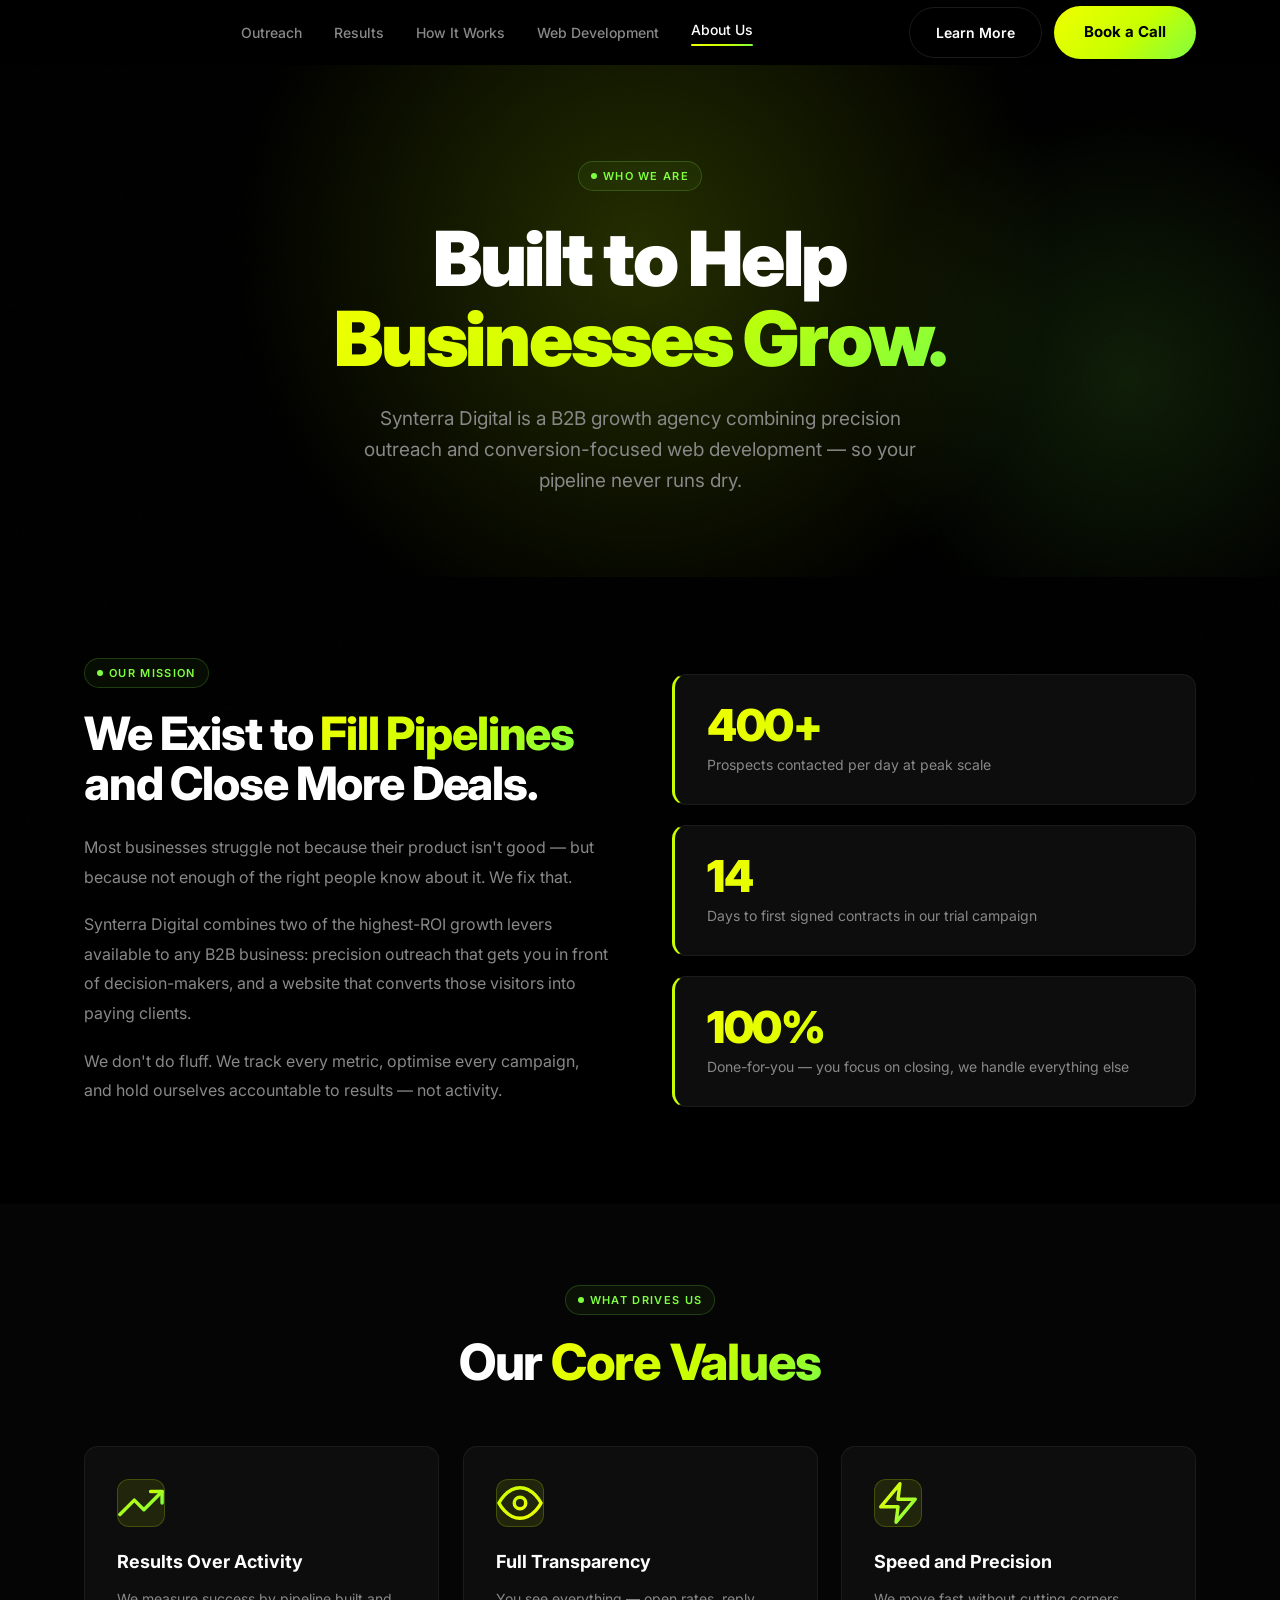
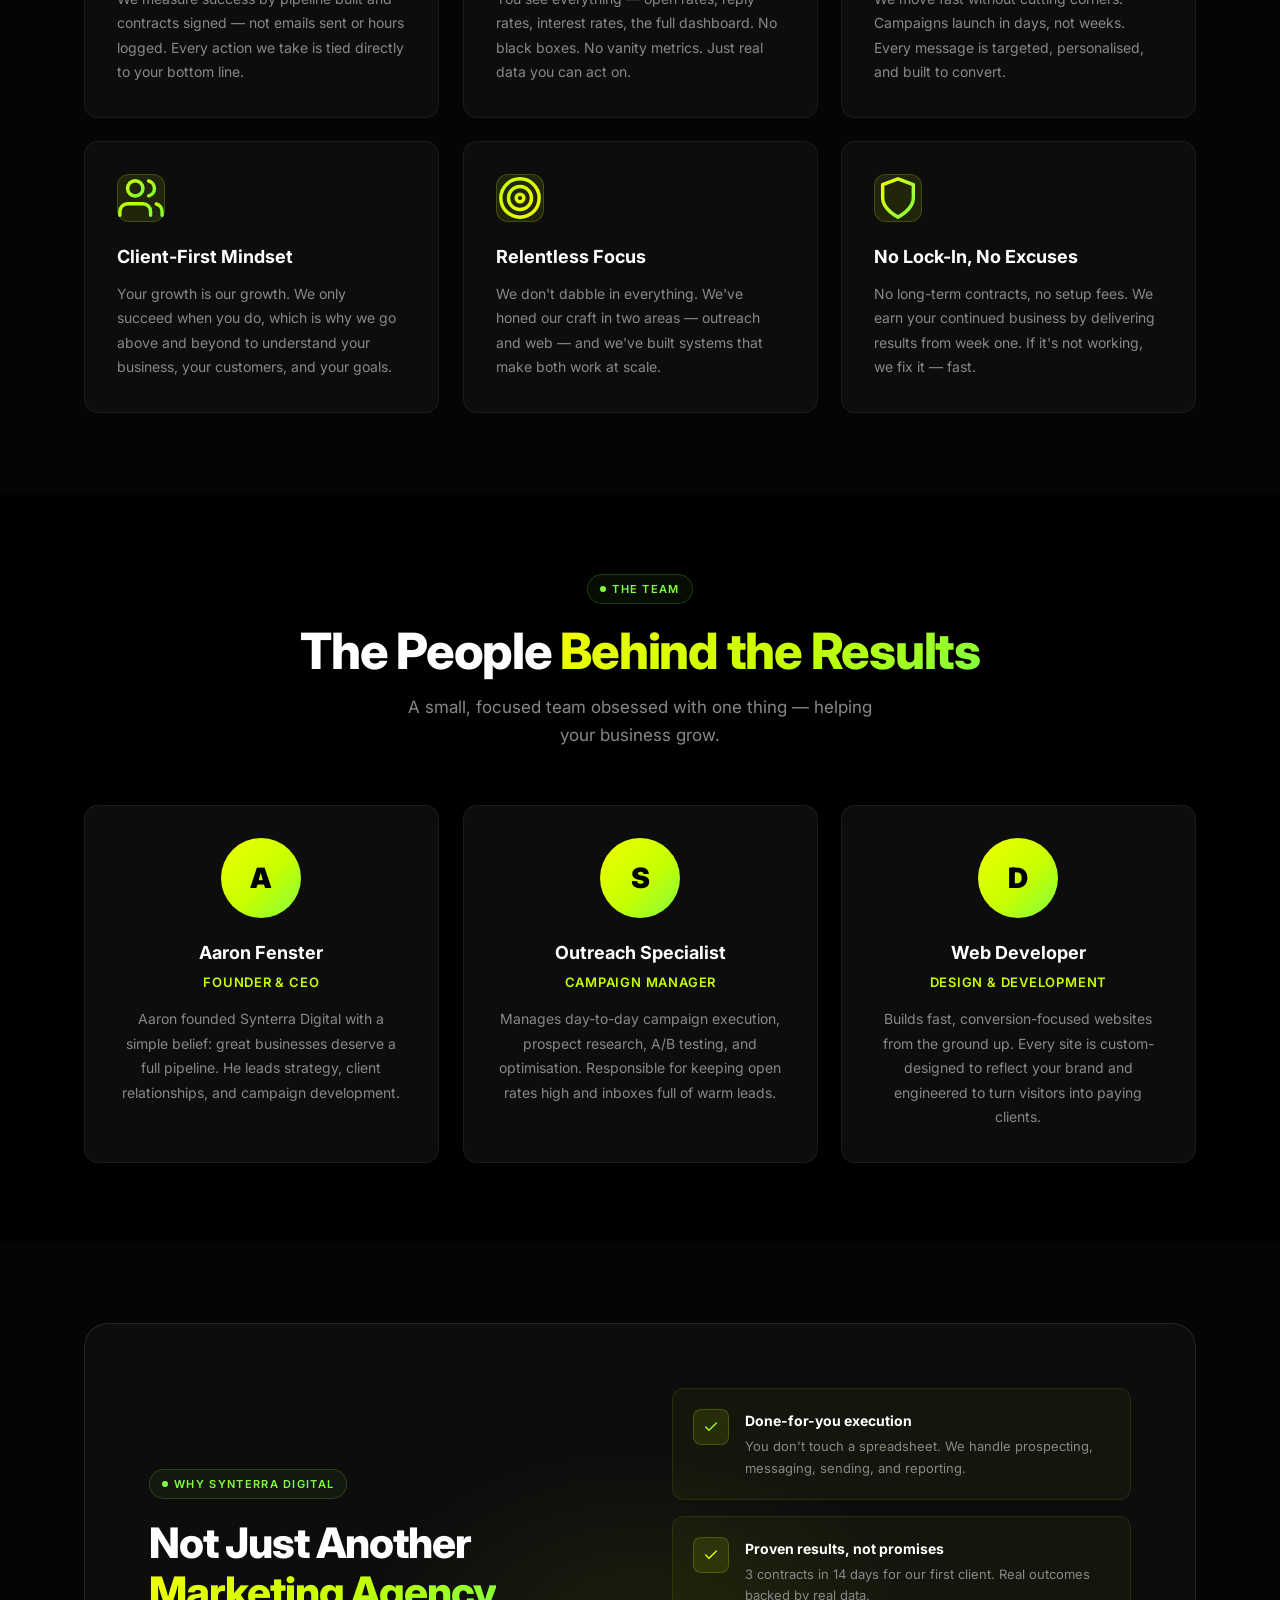
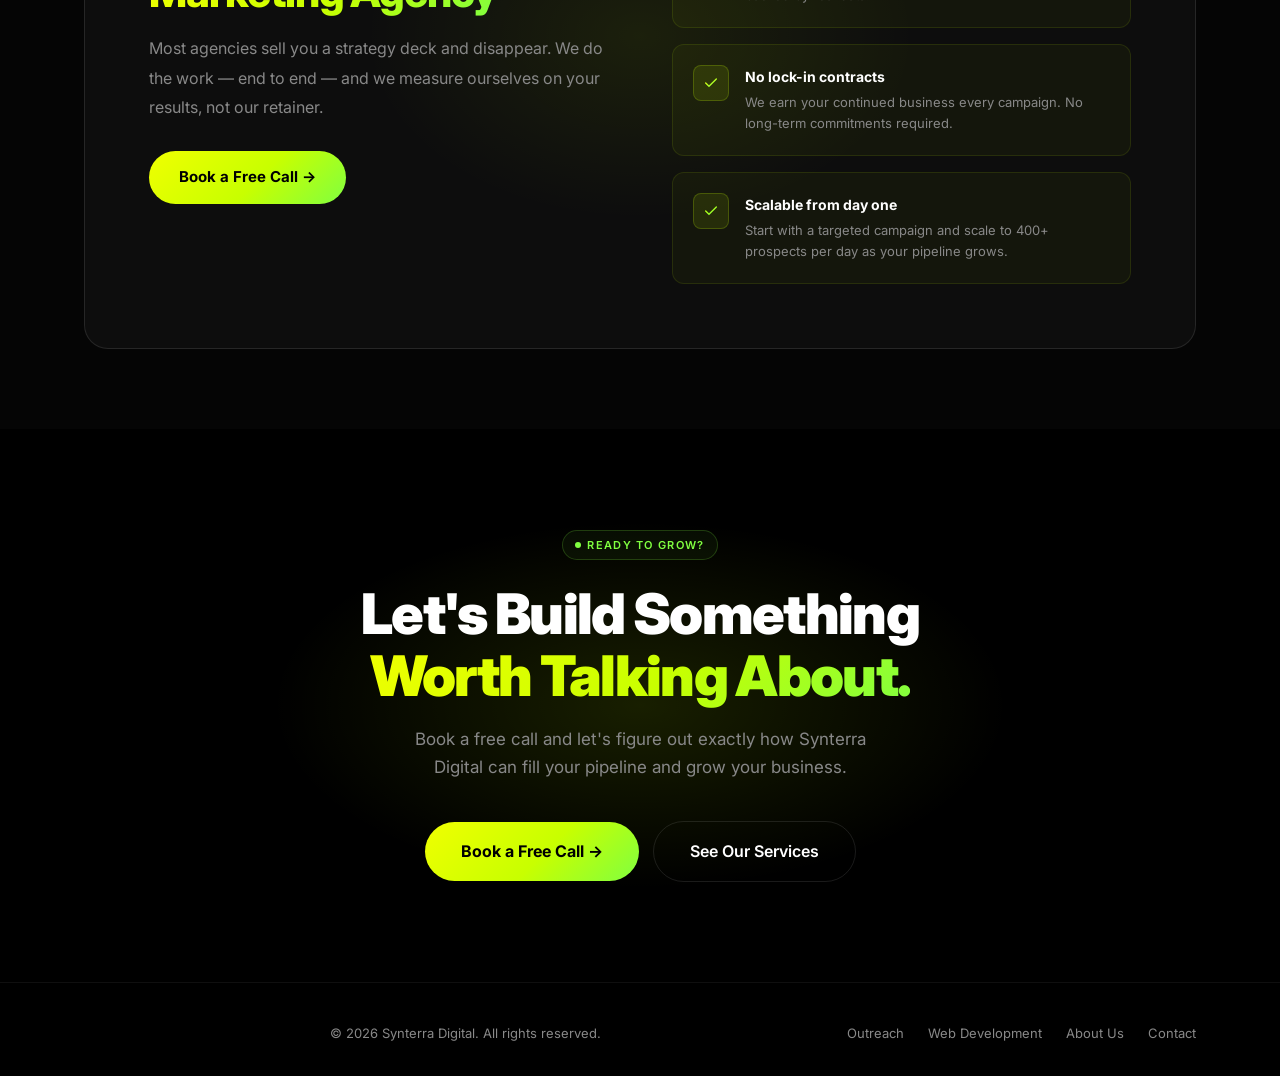
==== commit c67cfee9: "Update about.html" ====
--- a/about.html
+++ b/about.html
@@ -73,8 +73,13 @@
       background: var(--surface); border: 1px solid var(--border);
       border-radius: var(--r); padding: 32px; text-align: center;
       transition: border-color .25s, transform .25s var(--ease);
+      transform-style: preserve-3d; will-change: transform;
     }
     .team-card:hover { border-color: var(--border2); transform: translateY(-4px); }
+    .team-card.tilting {
+      transform: perspective(900px) rotateX(var(--rx, 0deg)) rotateY(var(--ry, 0deg)) translateY(-4px) !important;
+      transition: transform 0.08s linear, border-color 0.25s !important;
+    }
     .team-avatar {
       width: 80px; height: 80px; border-radius: 50%;
       background: var(--grad); display: flex; align-items: center; justify-content: center;
@@ -131,11 +136,24 @@
     #about-cta p { font-size: 17px; color: var(--muted); max-width: 480px; margin: 0 auto 40px; }
 
     @media (max-width: 768px) {
-      #mission, #values, #team, #why, #about-cta { padding: 64px 0; }
+      #mission, #values, #team, #why, #about-cta { padding: 56px 0; }
+      .about-hero { padding: 110px 0 56px; min-height: unset; }
+      .about-hero-content h1 { letter-spacing: -.025em; }
+    }
+    @media (max-width: 480px) {
+      #mission, #values, #team, #why, #about-cta { padding: 44px 0; }
+      .about-hero { padding: 96px 0 44px; }
+      .why-inner { padding: 28px 20px !important; }
+      .mission-stat { padding: 20px 22px; }
+      .mission-stat-num { font-size: 36px; }
+      .team-grid { grid-template-columns: 1fr !important; }
+      .values-grid { grid-template-columns: 1fr !important; }
     }
   </style>
 </head>
 <body>
+<div id="scroll-progress"></div>
+<div id="cursor-spotlight"></div>
 
 <!-- ── Nav ── -->
 <nav id="navbar">
@@ -171,6 +189,7 @@
 <!-- ── Hero ── -->
 <div class="about-hero">
   <div class="hero-glow hero-glow-1"></div>
+  <div class="hero-glow hero-glow-2"></div>
   <div class="container">
     <div class="about-hero-content fade-up">
       <div class="tag">Who We Are</div>
@@ -421,29 +440,72 @@
 </footer>
 
 <script>
+  // ── Scroll progress ──
+  const progressBar = document.getElementById('scroll-progress');
+  window.addEventListener('scroll', () => {
+    const max = document.documentElement.scrollHeight - window.innerHeight;
+    progressBar.style.width = (window.scrollY / max * 100) + '%';
+  }, { passive: true });
+
+  // ── Cursor spotlight ──
+  const spotlight = document.getElementById('cursor-spotlight');
+  let spotlightVisible = false;
+  document.addEventListener('mousemove', (e) => {
+    spotlight.style.left = e.clientX + 'px';
+    spotlight.style.top  = e.clientY + 'px';
+    if (!spotlightVisible) { spotlight.style.opacity = '1'; spotlightVisible = true; }
+  });
+  document.addEventListener('mouseleave', () => { spotlight.style.opacity = '0'; spotlightVisible = false; });
+
+  // ── Nav scroll ──
   const navbar = document.getElementById('navbar');
   window.addEventListener('scroll', () => {
     navbar.classList.toggle('scrolled', window.scrollY > 40);
   }, { passive: true });
 
+  // ── Mobile menu ──
   const hamburger = document.getElementById('hamburger');
   const mobileMenu = document.getElementById('mobileMenu');
   const mobileClose = document.getElementById('mobileClose');
   const mobileLinks = document.querySelectorAll('.mobile-link');
-
   hamburger.addEventListener('click', () => mobileMenu.classList.add('open'));
   mobileClose.addEventListener('click', () => mobileMenu.classList.remove('open'));
   mobileLinks.forEach(link => link.addEventListener('click', () => mobileMenu.classList.remove('open')));
 
+  // ── Fade-up ──
   const fadeObserver = new IntersectionObserver((entries) => {
     entries.forEach(entry => {
-      if (entry.isIntersecting) {
-        entry.target.classList.add('visible');
-        fadeObserver.unobserve(entry.target);
-      }
+      if (entry.isIntersecting) { entry.target.classList.add('visible'); fadeObserver.unobserve(entry.target); }
     });
   }, { threshold: 0.12 });
   document.querySelectorAll('.fade-up').forEach(el => fadeObserver.observe(el));
+
+  // ── Card tilt ──
+  if (!window.matchMedia('(pointer: coarse)').matches) {
+    document.querySelectorAll('.card, .team-card').forEach(card => {
+      card.addEventListener('mousemove', (e) => {
+        const rect = card.getBoundingClientRect();
+        const dx = (e.clientX - rect.left - rect.width  / 2) / (rect.width  / 2);
+        const dy = (e.clientY - rect.top  - rect.height / 2) / (rect.height / 2);
+        card.style.setProperty('--rx', (-dy * 6) + 'deg');
+        card.style.setProperty('--ry', ( dx * 6) + 'deg');
+        card.classList.add('tilting');
+      });
+      card.addEventListener('mouseleave', () => {
+        card.style.setProperty('--rx', '0deg');
+        card.style.setProperty('--ry', '0deg');
+        card.classList.remove('tilting');
+      });
+    });
+  }
+
+  // ── Section reveal lines ──
+  const lineObserver = new IntersectionObserver((entries) => {
+    entries.forEach(entry => {
+      if (entry.isIntersecting) { entry.target.classList.add('line-in'); lineObserver.unobserve(entry.target); }
+    });
+  }, { threshold: 0.05 });
+  document.querySelectorAll('section').forEach(s => lineObserver.observe(s));
 </script>
 </body>
 </html>
--- a/styles.css
+++ b/styles.css
@@ -158,7 +158,7 @@
 
 
 /* ── Section Common ── */
-section { padding: 100px 0; }
+section { padding: 100px 0; position: relative; }
 .section-header { text-align: center; margin-bottom: 64px; }
 .section-header .tag { margin-bottom: 20px; }
 .section-h2 {
@@ -395,6 +395,7 @@
 }
 .pricing-price sup { font-size: 24px; font-weight: 700; vertical-align: top; margin-top: 8px; }
 .pricing-billed { font-size: 13px; color: var(--muted); margin-bottom: 28px; }
+.pricing-note { font-size: 13px; color: var(--muted); font-style: italic; margin: 16px 0 0; line-height: 1.6; }
 .pricing-divider { height: 1px; background: var(--border); margin-bottom: 24px; }
 .pricing-features { list-style: none; display: flex; flex-direction: column; gap: 13px; flex: 1; }
 .pricing-features li { display: flex; align-items: flex-start; gap: 10px; font-size: 14px; color: var(--text); }
@@ -705,3 +706,246 @@
   .nav-logo img { width: 160px; }
   .pricing-grid { max-width: 100%; }
 }
+
+/* ── Hover text fix — muted text brightens on card hover ── */
+.card:hover p,
+.card:hover .pf-label,
+.card:hover .step-card p,
+.outreach-card:hover p,
+.step-card:hover p,
+.deliver-card:hover .deliver-text p,
+.pricing-card:hover .pricing-note,
+.pricing-card:hover .pricing-billed { color: rgba(255,255,255,0.72); }
+
+/* ── Services Overview ── */
+#services-overview { background: var(--bg2); padding: 80px 0; }
+.sov-grid {
+  display: grid; grid-template-columns: 1fr 1fr; gap: 24px;
+}
+.sov-card {
+  position: relative; text-decoration: none;
+  background: var(--surface); border: 1px solid var(--border);
+  border-radius: 20px; padding: 40px 36px;
+  display: flex; flex-direction: column; gap: 0;
+  overflow: hidden;
+  transition: border-color .25s var(--ease), transform .25s var(--ease), box-shadow .25s var(--ease);
+}
+.sov-card::before {
+  content: ''; position: absolute; top: 0; left: 0; right: 0; height: 1px;
+  background: var(--grad); opacity: 0; transition: opacity .25s;
+}
+.sov-card:hover { border-color: rgba(200,255,0,.35); transform: translateY(-5px); box-shadow: 0 24px 64px rgba(0,0,0,.5); }
+.sov-card:hover::before { opacity: 1; }
+.sov-num {
+  font-size: 11px; font-weight: 700; letter-spacing: .14em; text-transform: uppercase;
+  color: var(--muted); margin-bottom: 20px;
+}
+.sov-icon-wrap {
+  width: 56px; height: 56px; border-radius: 14px;
+  background: rgba(200,255,0,.1); border: 1px solid rgba(200,255,0,.2);
+  display: flex; align-items: center; justify-content: center;
+  margin-bottom: 20px;
+  transition: background .25s, border-color .25s;
+}
+.sov-card:hover .sov-icon-wrap { background: rgba(200,255,0,.18); border-color: rgba(200,255,0,.4); }
+.sov-card h3 { font-size: 24px; font-weight: 800; letter-spacing: -.02em; margin-bottom: 12px; color: var(--text); }
+.sov-card p { font-size: 15px; color: var(--muted); line-height: 1.75; margin-bottom: 28px; flex: 1; transition: color .25s; }
+.sov-card:hover p { color: rgba(255,255,255,0.72); }
+.sov-arrow {
+  display: inline-flex; align-items: center; gap: 8px;
+  font-size: 14px; font-weight: 700;
+  background: var(--grad); -webkit-background-clip: text; -webkit-text-fill-color: transparent; background-clip: text;
+  transition: gap .2s;
+}
+.sov-card:hover .sov-arrow { gap: 12px; }
+@media (max-width: 640px) { .sov-grid { grid-template-columns: 1fr; } }
+
+/* ── Service Chapter Divider ── */
+.service-divider {
+  padding: 0;
+  background: var(--bg);
+}
+.service-divider-inner {
+  display: flex; align-items: center; gap: 20px;
+  padding: 40px 0;
+}
+.service-divider-line {
+  flex: 1; height: 1px;
+  background: linear-gradient(90deg, transparent, rgba(200,255,0,.25), transparent);
+}
+.service-divider-label {
+  display: flex; align-items: center; gap: 10px;
+  font-size: 11px; font-weight: 700; letter-spacing: .16em; text-transform: uppercase;
+  color: var(--a1);
+  padding: 8px 20px; border-radius: 100px;
+  border: 1px solid rgba(200,255,0,.2);
+  background: rgba(200,255,0,.05);
+  white-space: nowrap;
+}
+.service-divider-num {
+  font-size: 10px; font-weight: 800;
+  background: var(--grad); -webkit-background-clip: text; -webkit-text-fill-color: transparent; background-clip: text;
+}
+
+/* ════════════════════════════════════
+   ANIMATIONS
+════════════════════════════════════ */
+
+/* ── Scroll progress bar ── */
+#scroll-progress {
+  position: fixed; top: 0; left: 0; z-index: 10000;
+  height: 2px; width: 0%;
+  background: var(--grad);
+  transition: width 0.08s linear;
+  pointer-events: none;
+}
+
+/* ── Cursor spotlight ── */
+#cursor-spotlight {
+  position: fixed; pointer-events: none; z-index: 0;
+  width: 700px; height: 700px; border-radius: 50%;
+  background: radial-gradient(circle, rgba(200,255,0,0.055) 0%, transparent 65%);
+  transform: translate(-50%, -50%);
+  transition: opacity 0.4s;
+  opacity: 0;
+  top: 0; left: 0;
+}
+
+/* ── Hero glow drift ── */
+@keyframes glow-drift-1 {
+  0%, 100% { transform: translateX(-50%) translateY(0) scale(1); opacity: 1; }
+  33%       { transform: translateX(-52%) translateY(30px) scale(1.08); opacity: 0.75; }
+  66%       { transform: translateX(-48%) translateY(-20px) scale(0.95); opacity: 0.9; }
+}
+@keyframes glow-drift-2 {
+  0%, 100% { transform: scale(1) translateX(0); opacity: 1; }
+  50%       { transform: scale(1.2) translateX(-30px) translateY(20px); opacity: 0.6; }
+}
+.hero-glow-1 { animation: glow-drift-1 9s ease-in-out infinite; }
+.hero-glow-2 { animation: glow-drift-2 12s ease-in-out infinite; }
+
+/* ── Card 3D tilt ── */
+.card {
+  transform-style: preserve-3d;
+  will-change: transform;
+}
+.card.tilting {
+  transform: perspective(900px) rotateX(var(--rx, 0deg)) rotateY(var(--ry, 0deg)) translateY(-6px) !important;
+  transition: transform 0.08s linear, box-shadow 0.25s var(--ease), border-color 0.25s !important;
+}
+
+/* ── Marquee strip ── */
+.marquee-strip {
+  background: var(--bg2);
+  border-top: 1px solid var(--border);
+  border-bottom: 1px solid var(--border);
+  overflow: hidden;
+  padding: 15px 0;
+}
+.marquee-track {
+  display: flex; align-items: center; gap: 0;
+  width: max-content;
+  animation: marquee-scroll 30s linear infinite;
+}
+.marquee-strip:hover .marquee-track { animation-play-state: paused; }
+@keyframes marquee-scroll {
+  from { transform: translateX(0); }
+  to   { transform: translateX(-50%); }
+}
+.marquee-item {
+  padding: 0 24px;
+  font-size: 11px; font-weight: 700; letter-spacing: .14em; text-transform: uppercase;
+  color: var(--muted); white-space: nowrap;
+  transition: color 0.2s;
+}
+.marquee-track:hover .marquee-item:hover { color: var(--text); }
+.marquee-sep {
+  color: var(--a1); font-size: 14px; flex-shrink: 0;
+}
+
+/* ── Word reveal (section headings) ── */
+.section-h2 .wrd {
+  display: inline-block;
+  opacity: 0;
+  transform: translateY(22px);
+  transition: opacity 0.55s var(--ease), transform 0.55s var(--ease);
+  transition-delay: var(--wd, 0s);
+}
+.fade-up.visible .section-h2 .wrd {
+  opacity: 1;
+  transform: translateY(0);
+}
+
+/* ── Typed text cursor ── */
+#typed-text::after {
+  content: '|';
+  display: inline-block;
+  margin-left: 3px;
+  animation: blink-cursor 0.75s step-end infinite;
+  -webkit-text-fill-color: var(--a1);
+  opacity: 0.8;
+}
+@keyframes blink-cursor {
+  0%, 100% { opacity: 0.8; }
+  50%       { opacity: 0; }
+}
+
+/* ── Animated gradient border (popular pricing card) ── */
+@property --border-angle {
+  syntax: '<angle>';
+  initial-value: 0deg;
+  inherits: false;
+}
+.pricing-card.popular {
+  --border-angle: 0deg;
+  border: 1px solid transparent;
+  background:
+    linear-gradient(160deg, rgba(200,255,0,.08) 0%, var(--surface) 60%) padding-box,
+    conic-gradient(from var(--border-angle), rgba(200,255,0,.08) 0%, rgba(200,255,0,.55) 20%, rgba(128,255,64,.45) 35%, rgba(200,255,0,.08) 55%, rgba(200,255,0,.08) 100%) border-box;
+  animation: border-angle-spin 8s ease-in-out infinite;
+}
+@keyframes border-angle-spin {
+  0%   { --border-angle: 0deg; }
+  50%  { --border-angle: 180deg; }
+  100% { --border-angle: 360deg; }
+}
+.pricing-card.popular:hover {
+  border-color: transparent;
+}
+
+/* ── Section reveal lines ── */
+section:not(#hero)::before {
+  content: '';
+  position: absolute; top: 0; left: 0; right: 0; height: 1px;
+  background: linear-gradient(90deg, transparent 0%, var(--a1) 50%, transparent 100%);
+  transform: scaleX(0); transform-origin: left;
+  transition: transform 1.1s var(--ease);
+  opacity: 0.25;
+  pointer-events: none;
+  z-index: 1;
+}
+section.line-in::before { transform: scaleX(1); }
+
+/* ── Touch / mobile ── */
+@media (pointer: coarse) {
+  #cursor-spotlight { display: none !important; }
+}
+
+/* ── Mobile: index-specific fixes ── */
+@media (max-width: 768px) {
+  #services-overview { padding: 56px 0; }
+  .sov-grid { gap: 16px; }
+  .sov-card { padding: 28px 24px; }
+  .sov-card h3 { font-size: 20px; }
+  .marquee-strip { padding: 12px 0; }
+  .marquee-item { padding: 0 16px; font-size: 10px; }
+  .service-divider-inner { padding: 28px 0; }
+  .service-divider-label { font-size: 10px; padding: 6px 14px; }
+}
+
+@media (max-width: 480px) {
+  .sov-card { padding: 24px 20px; }
+  .sov-icon-wrap { width: 44px; height: 44px; }
+  .sov-num { margin-bottom: 14px; }
+  #services-overview .section-header { margin-bottom: 36px; }
+}
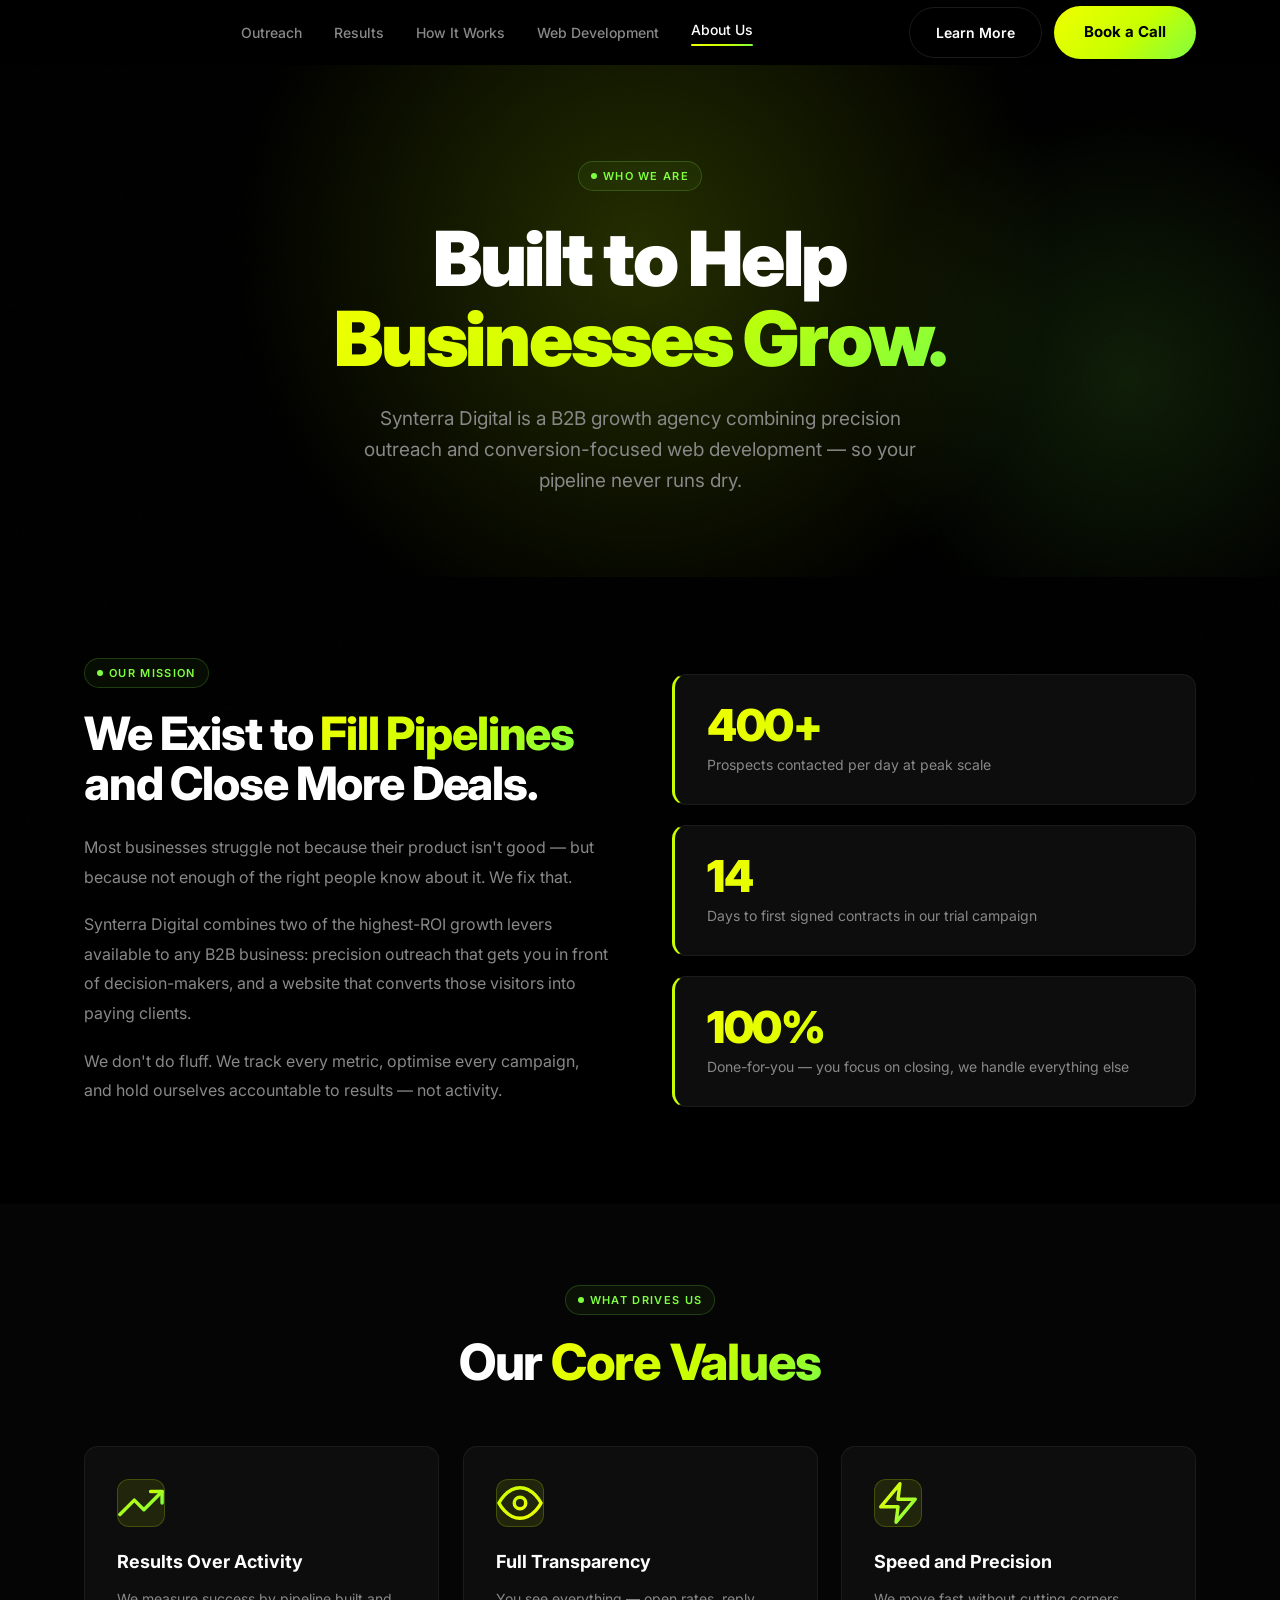
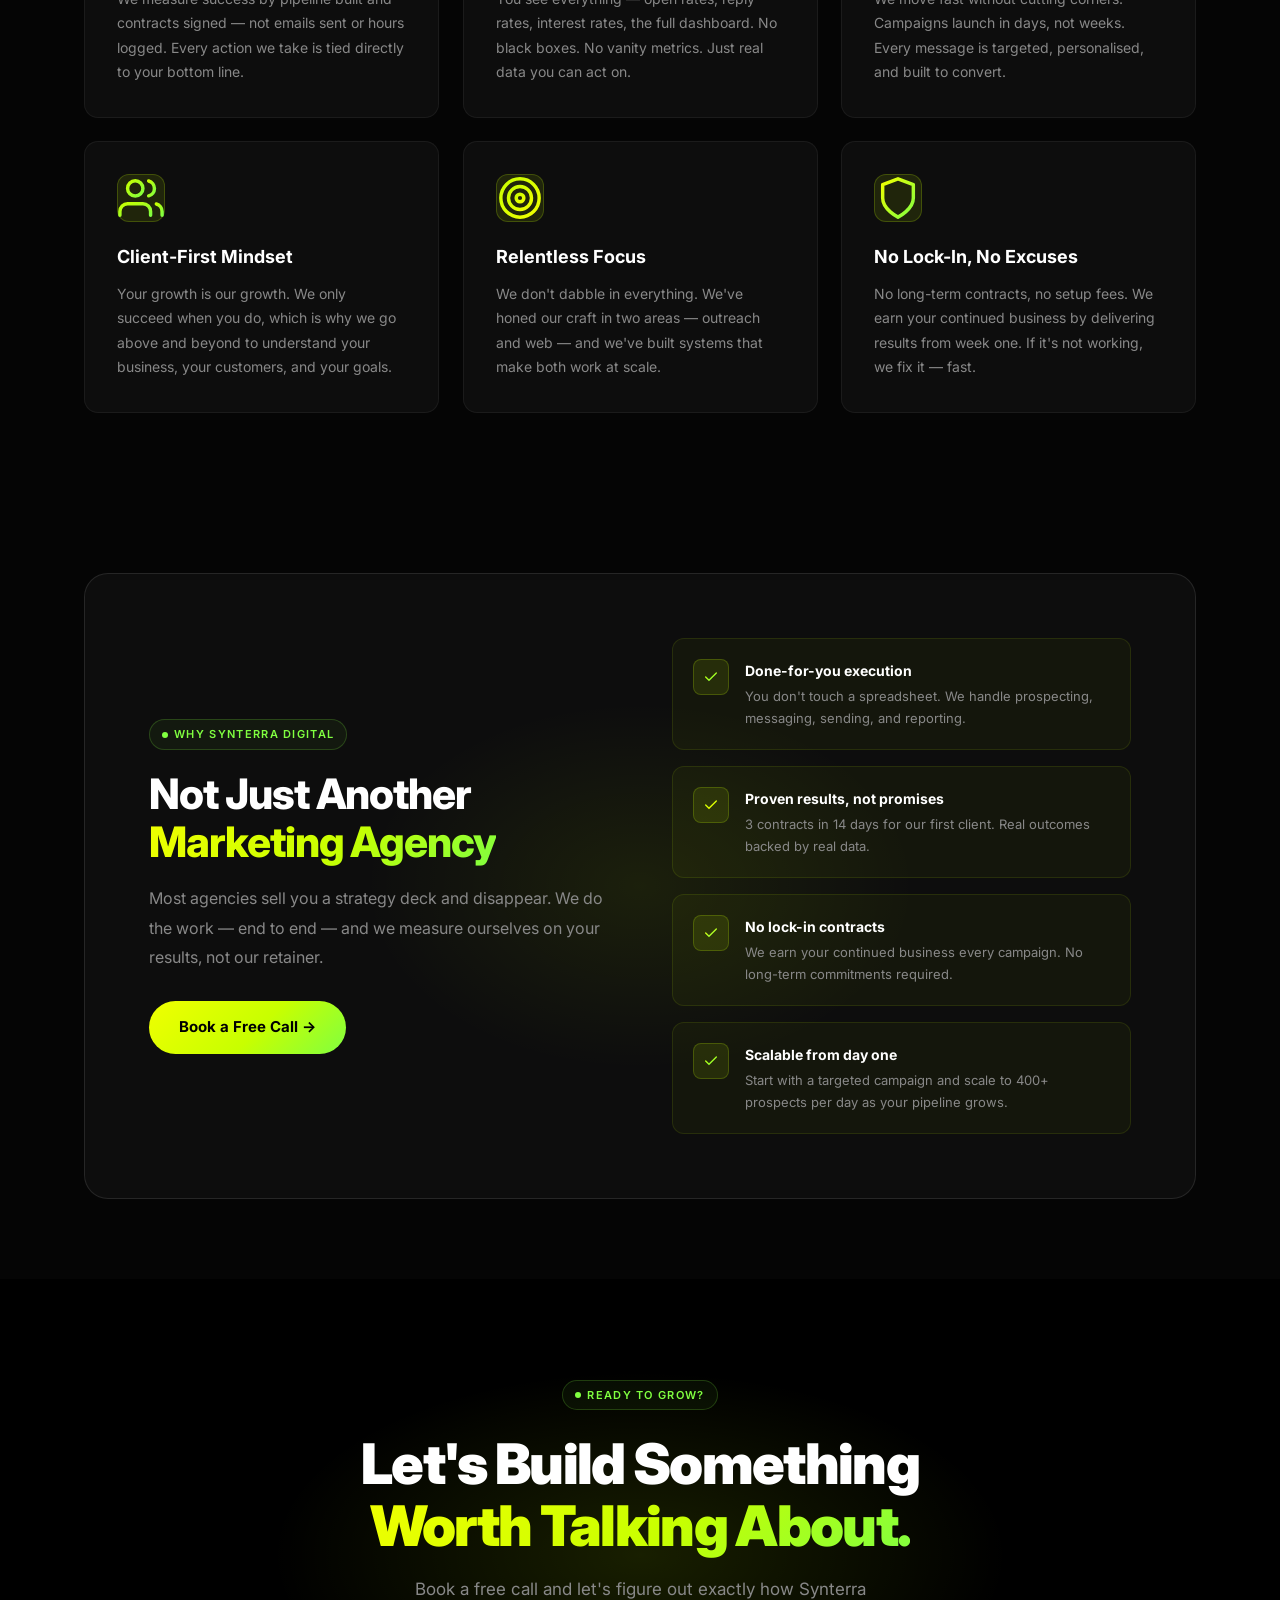
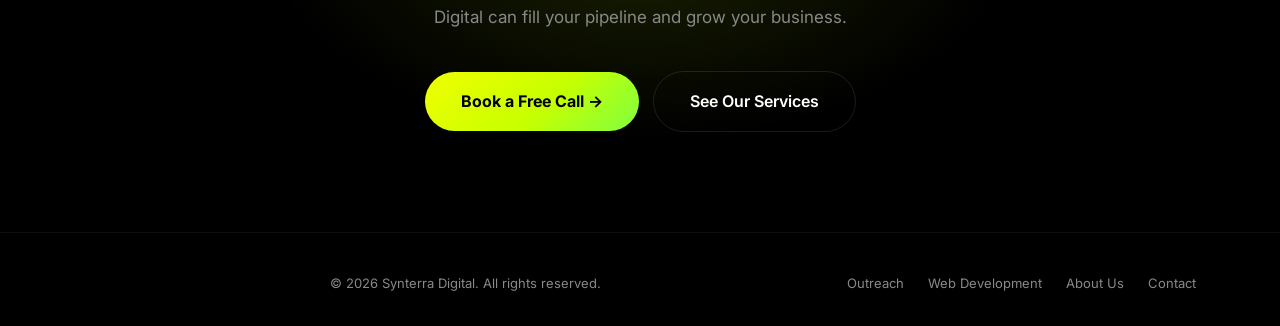
==== commit c8659e18: "Update about.html" ====
--- a/about.html
+++ b/about.html
@@ -5,6 +5,14 @@
   <meta name="viewport" content="width=device-width, initial-scale=1.0" />
   <title>About Us — Synterra Digital</title>
   <meta name="description" content="Learn about Synterra Digital — who we are, what we do, and why we're obsessed with helping businesses scale faster." />
+  <link rel="canonical" href="https://synterradigital.com/about" />
+  <meta property="og:title" content="About Us — Synterra Digital" />
+  <meta property="og:description" content="Synterra Digital is a B2B growth agency combining precision outreach and conversion-focused web development — so your pipeline never runs dry." />
+  <meta property="og:url" content="https://synterradigital.com/about" />
+  <meta property="og:type" content="website" />
+  <meta name="twitter:card" content="summary_large_image" />
+  <meta name="twitter:title" content="About Us — Synterra Digital" />
+  <meta name="twitter:description" content="Synterra Digital is a B2B growth agency combining precision outreach and conversion-focused web development — so your pipeline never runs dry." />
   <link rel="icon" type="image/svg+xml" href="data:image/svg+xml,<svg xmlns='http://www.w3.org/2000/svg' viewBox='0 0 32 32'><defs><linearGradient id='g' x1='0' y1='0' x2='1' y2='1'><stop offset='0%25' stop-color='%23c8ff00'/><stop offset='55%25' stop-color='%23f0ff00'/><stop offset='100%25' stop-color='%2380ff40'/></linearGradient></defs><text x='16' y='26' text-anchor='middle' font-family='Arial,sans-serif' font-weight='900' font-size='30' fill='url(%23g)'>S</text></svg>"/>
   <link rel="preconnect" href="https://fonts.googleapis.com" />
   <link rel="preconnect" href="https://fonts.gstatic.com" crossorigin />
@@ -307,40 +315,6 @@
   </div>
 </section>
 
-<!-- ── Team ── -->
-<section id="team">
-  <div class="container">
-    <div class="team-header fade-up">
-      <div class="tag">The Team</div>
-      <h2>The People <span class="grad-text">Behind the Results</span></h2>
-      <p>A small, focused team obsessed with one thing — helping your business grow.</p>
-    </div>
-    <div class="team-grid">
-
-      <div class="team-card fade-up">
-        <div class="team-avatar">A</div>
-        <div class="team-name">Aaron Fenster</div>
-        <div class="team-role">Founder & CEO</div>
-        <p class="team-bio">Aaron founded Synterra Digital with a simple belief: great businesses deserve a full pipeline. He leads strategy, client relationships, and campaign development.</p>
-      </div>
-
-      <div class="team-card fade-up" style="transition-delay:.1s">
-        <div class="team-avatar">S</div>
-        <div class="team-name">Outreach Specialist</div>
-        <div class="team-role">Campaign Manager</div>
-        <p class="team-bio">Manages day-to-day campaign execution, prospect research, A/B testing, and optimisation. Responsible for keeping open rates high and inboxes full of warm leads.</p>
-      </div>
-
-      <div class="team-card fade-up" style="transition-delay:.2s">
-        <div class="team-avatar">D</div>
-        <div class="team-name">Web Developer</div>
-        <div class="team-role">Design & Development</div>
-        <p class="team-bio">Builds fast, conversion-focused websites from the ground up. Every site is custom-designed to reflect your brand and engineered to turn visitors into paying clients.</p>
-      </div>
-
-    </div>
-  </div>
-</section>
 
 <!-- ── Why Us ── -->
 <section id="why">
